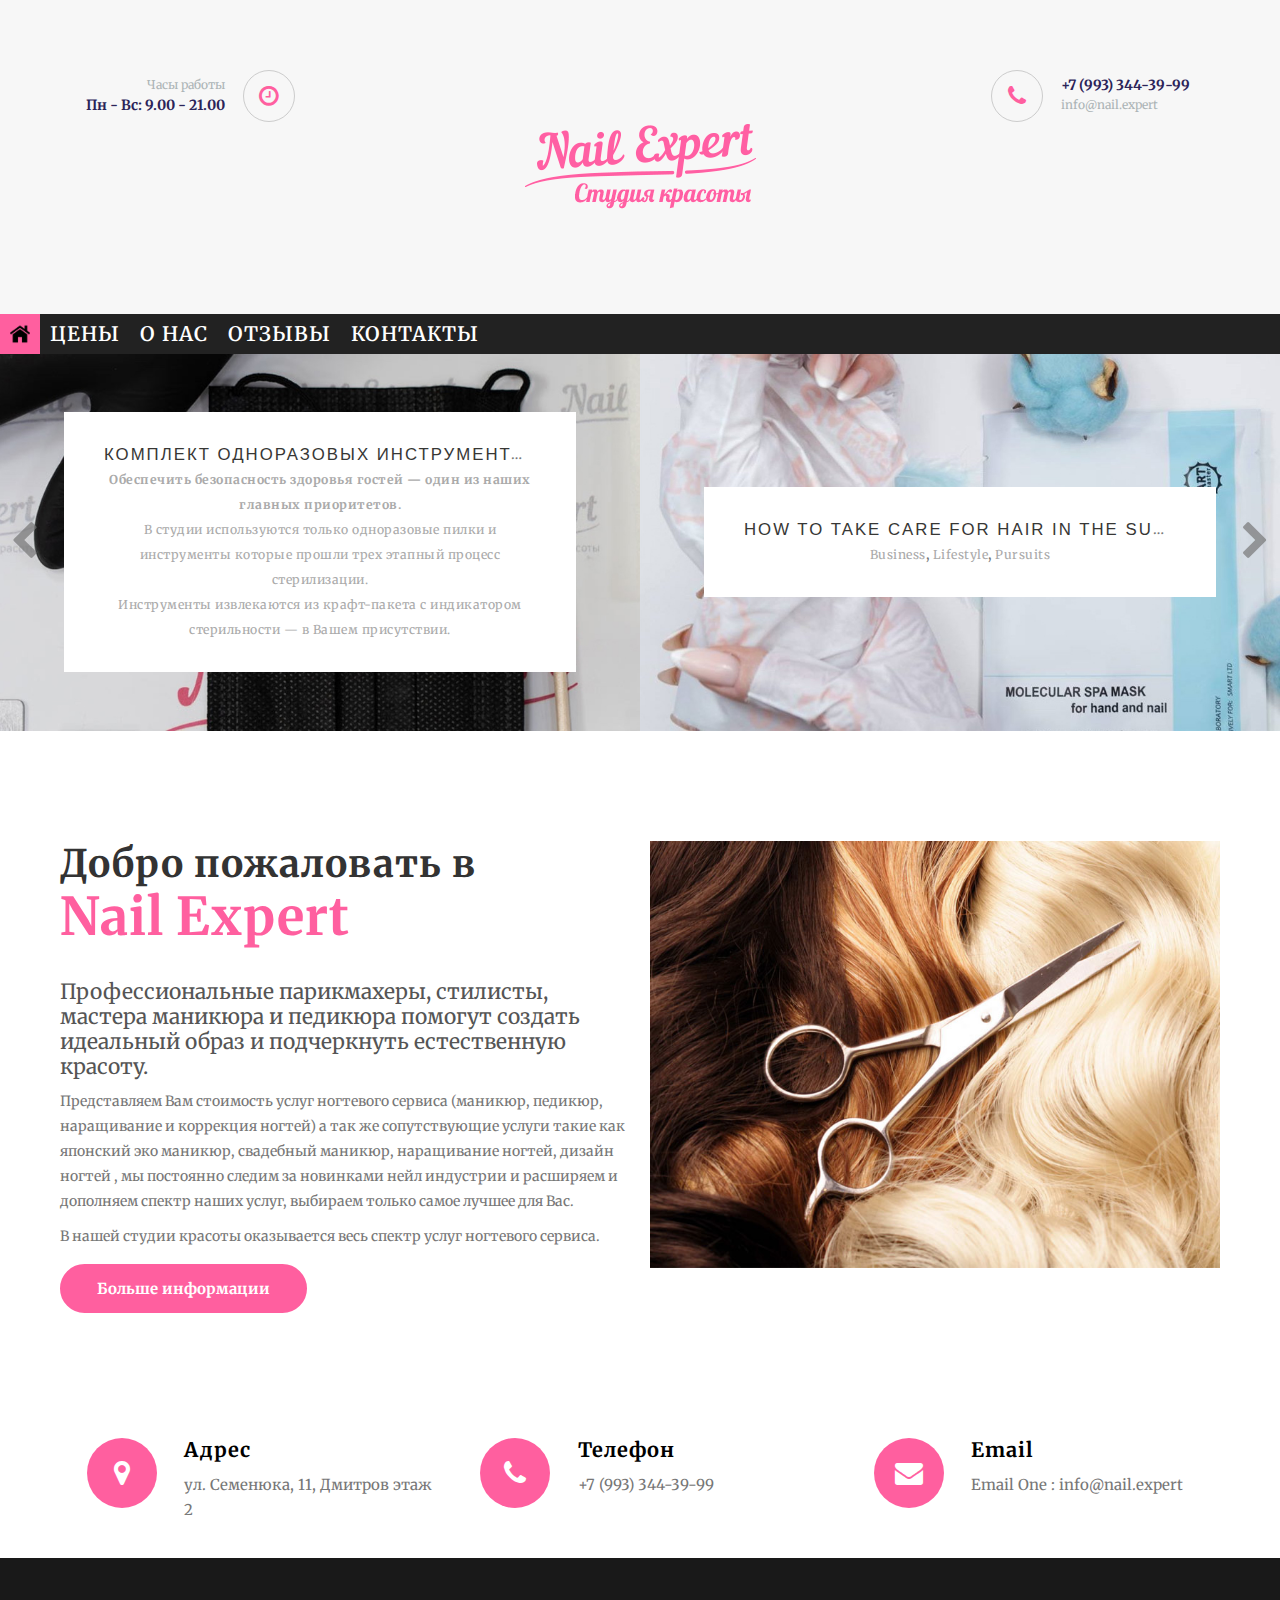
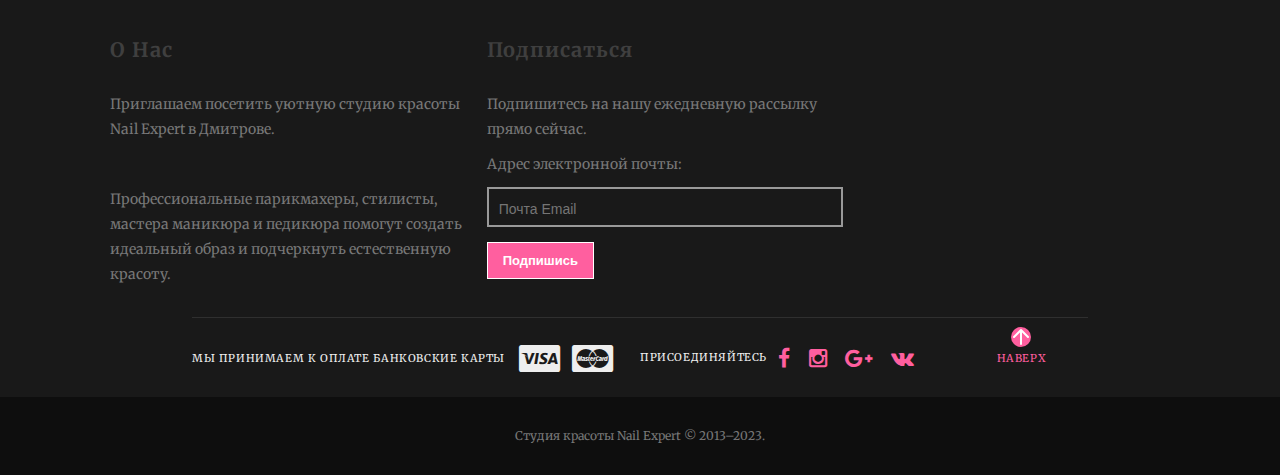
==== index.html @ 9d16827b "Add files via upload" ====
<!DOCTYPE html>
<head>

    <!-- Базовые страницы
  ================================================== -->
	<meta charset="utf-8">
	<title>nail.expert</title>
	<meta name="description" content="nail.expert">
	<meta name="author" content="https://nail.expert/">
	
    <!-- Для мобилки 
  ================================================== -->
	<meta name="viewport" content="width=device-width, initial-scale=1, maximum-scale=1">
    
    <!-- CSS
  ================================================== -->
  	<link rel="stylesheet" href="css/zerogrid.css">
	<link rel="stylesheet" href="css/style.css">
	<link rel="stylesheet" href="css/menu.css">
	<link rel="stylesheet" href="css/lightbox.css">
	<link rel="stylesheet" href="css/haha.css"> <!--тест версия ксса!-->
	<!-- Шрифты -->
	<link href="font-awesome/css/font-awesome.min.css" rel="stylesheet" type="text/css">
	
	<!-- Доп ассеты -->
    <link href="owl-carousel/owl.carousel.css" rel="stylesheet">
    <!-- <link href="owl-carousel/owl.theme.css" rel="stylesheet"> -->
	
	<script src="js/jquery-2.1.1.js"></script>
	<script src="js/script.js"></script>
</head>
<body>
<div class="wrap-body">

<!--////////////////////////////////////Header-->
<header>
	<div class="wrap-header">
		<!---Main Header--->
		<div class="main-header">
			<div class="zerogrid">
				<div class="row">
					<div class="col-1-4">
						<span class="contact-info left">
							Часы работы <br>
							<b style="color:#2b2459;font-size:14px;">Пн - Вс: 9.00 - 21.00</b>
						</span>
					</div>
					<div class="col-2-4">
						<a href="index.html"><img src="images/logo.png" /></a>
					</div>
					<div class="col-1-4">
						<span class="contact-info right">
							<b style="color:#2b2459;font-size:14px;">+7 (993) 344-39-99‬</b>
							<br>info@nail.expert
						</span>
					</div>
				</div>
			</div>
		</div>
		<!---Top Menu--->
		<div id="cssmenu" >
			<ul>
		      <li class="active"></li>
			   <li class="active"><a href="archive.html"><span><img src="images/home.jpg" width="20" /></span></a></li>
				<li><a href="single.html"><span>Цены</span></a></li>
				<li><a href="single.html"><span>О нас</span></a></li>
				<li><a href="archive.html"><span>Отзывы</span></a></li>
				<li class="last"><a href="contact.html"><span>Контакты</span></a></li>
			</ul>
		</div>
		<!---Owl Slide--->
		<div id="owl-slide" class="owl-carousel">
			<div class="item">
				<img src="images/slider-1.jpg" />
				<div class="carousel-caption">
					<div class="carousel-caption-inner">
						<p class="carousel-caption-title"><a href="#">Комплект одноразовых инструментов - для каждого гостя!</a></p>
						<p class="carousel-caption-category"><a href="#">
							<strong>Обеспечить безопасность здоровья гостей — один из наших главных приоритетов.</strong> <br/>
							В студии используются только одноразовые пилки и инструменты которые прошли трех этапный процесс стерилизации. <br/>
							Инструменты извлекаются из крафт-пакета с индикатором стерильности — в Вашем присутствии.</a><br/> 
						</p>
					</div>
				</div>
			</div>
			<div class="item">
				<img src="images/slider-2.jpg" />
				<div class="carousel-caption">
					<div class="carousel-caption-inner">
						<p class="carousel-caption-title"><a href="#">How to Take Care for Hair in the Summer</a></p>
						<p class="carousel-caption-category"><a href="#" rel="category tag">Business</a>, 
						<a href="#" rel="category tag">Lifestyle</a>, <a href="#" rel="category tag">Pursuits</a>
						</p>
					</div>
				</div>
			</div>
			<div class="item">
				<img src="images/slider-3.jpg" />
				<div class="carousel-caption">
					<div class="carousel-caption-inner">
						<p class="carousel-caption-title">
							<strong>SMART-Педикюр за 40 минут</strong></p>
						<p class="carousel-caption-category">Превосходный результат за меньшее время — на срок до 4 недель гладкая кожа на стопах.<br/>
							<strong>Без химии</strong> — не используем кислоты и кератолитики.<br/>
							<strong>Безопасно</strong> и абсолютно <strong>безболезненно</strong>.<br/>
							<strong>Стерильно</strong> — одноразовые инструменты.<br/>
							<strong>Профессионально</strong> — сертифицированный мастер. </p>
					</div>
				</div>
			</div>
			<div class="item">
				<img src="images/slider-4.jpg" />
				<div class="carousel-caption">
					<div class="carousel-caption-inner">
						<p class="carousel-caption-title">
								<strong>Маникюр и покрытие гелем Luxio за 1 час 30 мин</strong></p>
						<p class="carousel-caption-category"><strong>Гарантия на покрытие</strong> — 14 дней<br/>
						<strong>Ценим Ваше время</strong> — 1 час 30 минут за идеальное покрытие под кутикулу и безупречный маникюр<br/>
						<strong>Более 200 оттенков цвета</strong> — у нас самый большая палитра цветов Luxio<br/>
						<strong>У нас — стерильно</strong></p>	
					</div>
				</div>
			</div>
			<div class="item">
				<img src="images/slider-5.jpg" />
				<div class="carousel-caption">
					<div class="carousel-caption-inner">
						<p class="carousel-caption-title"><a href="#">How to Take Care for Hair in the Summer</a></p>
						<p class="carousel-caption-category"><a href="#" rel="category tag">Business</a>, 
						<a href="#" rel="category tag">Lifestyle</a>, <a href="#" rel="category tag">Pursuits</a>
						</p>
					</div>
				</div>
			</div>
			<div class="item">
				<img src="images/slider-6.jpg" />
				<div class="carousel-caption">
					<div class="carousel-caption-inner">
						<p class="carousel-caption-title"><a href="#">How to Take Care for Hair in the Summer</a></p>
						<p class="carousel-caption-category"><a href="#" rel="category tag">Business</a>, 
						<a href="#" rel="category tag">Lifestyle</a>, <a href="#" rel="category tag">Pursuits</a>
						</p>
					</div>
				</div>
			</div>
		</div>
	</div>
</header>
	
	
<!--////////////////////////////////////Container-->
<section id="container">
	<div class="wrap-container">
		<!-----------------content-box-1-------------------->

				<section class="content-box boxstyle-1 box-1">
			<div class="zerogrid">
				<div class="row wrap-box"><!--Start Box-->
					<div class="col-1-2">
						<div class="wrap-col">
							<h1>Добро пожаловать в<br><span>Nail Expert</span></h1>
							<p class="lead">Профессиональные парикмахеры, стилисты, мастера маникюра и педикюра помогут создать идеальный образ и подчеркнуть естественную красоту.</p>
							<p>Представляем Вам стоимость услуг ногтевого сервиса (маникюр, педикюр, наращивание и коррекция ногтей) а так же сопутствующие услуги такие как японский эко маникюр, свадебный маникюр, наращивание ногтей, дизайн ногтей , мы постоянно следим за новинками нейл индустрии и расширяем и дополняем спектр наших услуг, выбираем только самое лучшее для Вас.</p>
							<p>В нашей студии красоты оказывается весь спектр услуг ногтевого сервиса.</p>
							<a class="button bt1" href="single.html">Больше информации</a>
						</div>
					</div>
					<div class="col-1-2">
						<div class="wrap-col">
							<img src="images/banner01.jpg">
						</div>
					</div>
				</div>
			</div>
		</section>
		
		
		<!-----------------content-box-bot-------------------->
		<section class="box_bot">
			<div class="zerogrid">
				<div class="row wrap-box"><!--Start Box-->
					<div class="row">
						<div class="col-1-3">
							<div class="wrap-col">
								<div class="col-1-3">
									<i class="fa fa-map-marker"></i>
								</div>
								<div class="col-2-3 t-left">
									<h3>Адрес</h3>
									<p>ул. Семенюка, 11, Дмитров этаж 2</p>
								</div>
							</div>
						</div>
						<div class="col-1-3">
							<div class="wrap-col">
								<div class="col-1-3">
									<i class="fa fa-phone"></i>
								</div>
								<div class="col-2-3 t-left">
									<h3>Телефон</h3>
									<p>+7 (993) 344-39-99‬</p>
								</div>
							</div>
						</div>
						<div class="col-1-3">
							<div class="wrap-col">
								<div class="col-1-3">
									<i class="fa fa-envelope"></i>
								</div>
								<div class="col-2-3 t-left">
									<h3>Email</h3>
									<p><span>Email One :</span>  info@nail.expert </p>
								</div>
							</div>
						</div>
					</div>
					
				</div>
			</div>
		</section>
	</div>
</section>

	
<!--////////////////////////////////////Footer-->
<footer>
	<div class="footer-map">
		<script type="text/javascript" charset="utf-8" async src="https://api-maps.yandex.ru/services/constructor/1.0/js/?um=constructor%3Aa2d52e86dd2f884b28a22887cf629babbf26d4c2dd35280405a9d5a6a1af60f6&amp;width=994&amp;height=450&amp;lang=ru_RU&amp;scroll=true"></script>
	</div>
	<div class="zerogrid footer-top">
		<div class="row">
			<div class="col-1-3 col-footer-1">
				<div class="wrap-col">
					<h3 class="widget-title">О нас</h3>
					<p>Приглашаем посетить уютную студию красоты Nail Expert в Дмитрове.</p><br/>
					<p>Профессиональные парикмахеры, стилисты, мастера маникюра и педикюра помогут создать идеальный образ и подчеркнуть естественную красоту.</p>
				</div>
			</div>
			<div class="col-1-3 col-footer-2">
				<!--Резерв-->
				</div>
			<div class="col-1-3 col-footer-3">
				<div class="wrap-col">
					<h3 class="widget-title">Подписаться</h3>
					<p>Подпишитесь на нашу ежедневную рассылку прямо сейчас.</p>
					<p>Адрес электронной почты:</p>
					<form action="#" method="post">
						<input type="text" name="your-name" value="" size="40" placeholder="Почта Email" />
						<input type="submit" value="Подпишись" class="button button-subcribe" />
					</form>
				</div>
			</div>
		</div>
	</div>
			<div class="footer-container">
				<div class="footer-middle">
					<div class="footer-middle_left">
						Мы принимаем к оплате банковские карты &nbsp;&nbsp; <i class="fa  fa-3x  fa-cc-visa"></i> &nbsp; <i class="fa  fa-3x  fa-cc-mastercard"></i>
					</div>
					<a href="#" class="footer-middle_back-to-top">Наверх</a>
					<div class="footer-middle_right">Присоединяйтесь &nbsp;&nbsp;<a href="https://www.facebook.com/nail.expert.dm/"><i class="fa  fa-2x  fa-facebook"></i></a> &nbsp; &nbsp; <a href="https://www.instagram.com/nailexpertdmitrov/"><i class="fa  fa-2x  fa-instagram"></i></a> &nbsp; &nbsp; <a href="https://plus.google.com/+NailExpert_dm/"><i class="fa  fa-2x  fa-google-plus"></i></a> &nbsp; &nbsp; <a href="https://vk.com/nail.expert"><i class="fa  fa-2x  fa-vk"></i></a>
					</div>
				</div>
			</div>
	<div class="copyright">
		<p>Студия красоты Nail Expert © 2013–2023.</p>
	</div>
</footer>

	<!-- Light Box -->
	<script src="js/lightbox-plus-jquery.min.js"></script>
	
	<!-- carousel -->
	<script src="owl-carousel/owl.carousel.js"></script>
    <script>
    $(document).ready(function() {
      $("#owl-testimonials").owlCarousel({
        autoPlay: 3000,
        items : 1,
		itemsDesktop : [1199,1],
        itemsDesktopSmall : [979,2],
		navigation: false,
      });
	  $("#owl-slide").owlCarousel({
			autoPlay: 3000,
			items : 2,
			itemsDesktop : [1199,2],
			itemsDesktopSmall : [979,1],
			itemsTablet : [768, 1],
			itemsMobile : [479, 1],
			navigation: true,
			navigationText: ['<i class="fa fa-chevron-left fa-5x"></i>', '<i class="fa fa-chevron-right fa-5x"></i>'],
			pagination: false
		  });
    });
	</script>
	</div>
</body>
---- css/zerogrid.css ----
/* ------------------Grid System--------------- */ 
.zerogrid{ width: 1200px; position: relative; margin: 0 auto; padding: 0px;}
.zerogrid:after { content: "\0020"; display: block; height: 0; clear: both; visibility: hidden; }

.zerogrid .f-right{float: right!important;}
.zerogrid .f-left{float: left!important;}

.zerogrid .row{}
.zerogrid .row:before,.row:after { content: '\0020'; display: block; overflow: hidden; visibility: hidden; width: 0; height: 0; }
.zerogrid .row:after{clear: both; }
.zerogrid .row{zoom: 1;}

.zerogrid .wrap-col{margin:10px;}

.zerogrid .col-1-2, .zerogrid .col-1-3, .zerogrid .col-2-3, .zerogrid .col-1-4, .zerogrid .col-2-4, .zerogrid .col-3-4, .zerogrid .col-1-5, .zerogrid .col-2-5, .zerogrid .col-3-5, .zerogrid .col-4-5, .zerogrid .col-1-6, .zerogrid .col-2-6, .zerogrid .col-3-6, .zerogrid .col-4-6, .zerogrid .col-5-6{float:left; display: inline-block;}

.zerogrid .col-full{width:100%;}

.zerogrid .col-1-2,.zerogrid .col-1-2-fixed{width:50%;}
.zerogrid .offset-1-2{margin-left: 50%;}

.zerogrid .col-1-3,.zerogrid .col-1-3-fixed{width:33.33%;}
.zerogrid .col-2-3,.zerogrid .col-2-3-fixed{width:66.66%;}
.zerogrid .offset-1-3{margin-left: 33.33%;}
.zerogrid .offset-2-3{margin-left: 66.66%;}

.zerogrid .col-1-4,.zerogrid .col-1-4-fixed{width:25%;}
.zerogrid .col-2-4,.zerogrid .col-2-4-fixed{width:50%;}
.zerogrid .col-3-4,.zerogrid .col-3-4-fixed{width:75%;}
.zerogrid .offset-1-4{margin-left: 25%;}
.zerogrid .offset-2-4{margin-left: 50%;}
.zerogrid .offset-3-4{margin-left: 75%;}

.zerogrid .col-1-5,.zerogrid .col-1-5-fixed{width:20%;}
.zerogrid .col-2-5,.zerogrid .col-2-5-fixed{width:40%;}
.zerogrid .col-3-5,.zerogrid .col-3-5-fixed{width:60%;}
.zerogrid .col-4-5,.zerogrid .col-4-5-fixed{width:80%;}
.zerogrid .offset-1-5{margin-left: 20%;}
.zerogrid .offset-2-5{margin-left: 40%;}
.zerogrid .offset-3-5{margin-left: 60%;}
.zerogrid .offset-4-5{margin-left: 80%;}

.zerogrid .col-1-6,.zerogrid .col-1-6-fixed{width:16.66%;}
.zerogrid .col-2-6,.zerogrid .col-2-6-fixed{width:33.33%;}
.zerogrid .col-3-6,.zerogrid .col-3-6-fixed{width:50%;}
.zerogrid .col-4-6,.zerogrid .col-4-6-fixed{width:66.66%;}
.zerogrid .col-5-6,.zerogrid .col-5-6-fixed{width:83.33%;}
.zerogrid .offset-1-6{margin-left: 16.66%;}
.zerogrid .offset-2-6{margin-left: 33.33%;}
.zerogrid .offset-3-6{margin-left: 50%;}
.zerogrid .offset-4-6{margin-left: 66.66%;}
.zerogrid .offset-5-6{margin-left: 83.33%;}

@media only screen and (min-width: 960px) and (max-width: 1199px) {
	.zerogrid{width:960px;}
}

@media only screen and (min-width: 768px) and (max-width: 959px) {
	.zerogrid{width:768px;}
}

@media only screen and (max-width: 767px) {
	.zerogrid, .zerogrid .col-1-2, .zerogrid .col-1-3, .zerogrid .col-2-3, .zerogrid .col-1-4, .zerogrid .col-2-4, .zerogrid .col-3-4, .zerogrid .col-1-5, .zerogrid .col-2-5, .zerogrid .col-3-5, .zerogrid .col-4-5, .zerogrid .col-1-6, .zerogrid .col-2-6, .zerogrid .col-3-6, .zerogrid .col-4-6, .zerogrid .col-5-6{width:100%;}
	
	.zerogrid .offset-1-2, .zerogrid .offset-1-3, .zerogrid .offset-2-3, .zerogrid .offset-1-4, .zerogrid .offset-2-4, .zerogrid .offset-3-4, .zerogrid .offset-1-5, .zerogrid .offset-2-5, .zerogrid .offset-3-5, .zerogrid .offset-4-5, .zerogrid .offset-1-6, .zerogrid .offset-2-6, .zerogrid .offset-3-6, .zerogrid .offset-4-6, .zerogrid .offset-5-6{margin-left:0;}
}
---- css/style.css ----
@import url(https://fonts.googleapis.com/css?family=Merriweather:400,700);
/* ---------------------------------------------------------------------------- */
/* ------------------------------------Reset----------------------------------- */
/* ---------------------------------------------------------------------------- */
a,abbr,acronym,address,applet,article,aside,audio,b,blockquote,big,body,center,canvas,caption,cite,code,command,datalist,dd,del,details,dfn,dl,div,dt,em,embed,fieldset,figcaption,figure,font,footer,form,h1,h2,h3,h4,h5,h6,header,hgroup,html,i,iframe,img,ins,kbd,keygen,label,legend,li,meter,nav,object,ol,output,p,pre,progress,q,s,samp,section,small,span,source,strike,strong,sub,sup,table,tbody,tfoot,thead,th,tr,tdvideo,tt,u,ul,var{
    background: transparent;
    border: 0 none;
    font-size: 100%;
    margin: 0;
    padding: 0;
    outline: 0;
    vertical-align: top;
    color: undefined;
}ol, ul {list-style:none;}blockquote, q {quotes:none;}table, table td {padding:0;border:none;border-collapse:collapse;}img {vertical-align:top;}embed {vertical-align:top;}
article, aside, audio, canvas, command, datalist, details, embed, figcaption, figure, footer, header, hgroup, keygen, meter, nav, output, progress, section, source, video {display:block;}
mark, rp, rt, ruby, summary, time {display:inline;}
input, textarea {border:0; padding:0; margin:0; outline: 0;}
iframe {border:0; margin:0; padding:0;}
input, textarea, select {margin:0; padding:0px;}


/* ---------------------------------------------------------------------------- */
/* ---------------------------------------------------------------------------- */
/* ---------------------------------------------------------------------------- */
* {
  box-sizing: border-box;
}

::-moz-selection{background: #ff5f9f none repeat scroll 0 0;color: #fff;text-shadow:none}
::selection{background: #ff5f9f none repeat scroll 0 0;color: #fff;text-shadow:none}

/* ---------------------------------------------------------------------------- */
/* ---------------------------------------------------------------------------- */
/* ---------------------------------------------------------------------------- */

html { -webkit-text-size-adjust: none;}
.video embed,.video object,.video iframe { width: 100%;  height: auto;}
img{max-width:100%;	height: auto;width: auto\9; /* ie8 */}

a{
    color: #ff5f9f;
    text-decoration: none;
    -moz-transition: 0.3s;
    -ms-transition: 0.3s;
    -o-transition: 0.3s;
    transition-duration: 0.3s;
}
a:hover {
    color: #ff5f9f;
}

h1, h2 	{font-size: 25px;line-height: 25px;}
h3, h4	{font-size: 20px;line-height: 20px;}
h5, h6	{font-size: 16px;line-height: 16px;}
h1,h2,h3,h4,h5,h6{font-family: "Merriweather",serif;letter-spacing: 1px;font-weight: 700;line-height:1.2;}

p{margin: 10px 0;color: #777;}

.t-center{text-align: center;}
.t-left{text-align: left;}
.t-right{text-align: right;}
.f-right{float: right;}
.f-left{float: left;}

.post{}
.post:after, .post:before, article:after, article:before, section:after, section:before{clear: both; content: '\0020'; display: block; visibility: hidden; width: 0; height: 0;}

.clear{content: "\0020"; display: block; height: 0; clear: both; visibility: hidden; }
.clearfix:after, .clearfix:before{clear: both; content: '\0020'; display: block; visibility: hidden; width: 0; height: 0;}

.list-inline li{display: inline-block;}

/* --Line-- */
hr{
    margin-top: 10px;
    margin-right: auto;
    margin-left: auto;
    margin-bottom: 0;
    padding: 0;
    max-width: 210px;
    border: 0;
    border-top: double 4px;
    text-align: center;
    display: block;
    line-height: 1px;
    height: auto;
    -webkit-box-sizing: content-box;
    -moz-box-sizing: content-box;
    -ms-box-sizing: content-box;
    -o-box-sizing: content-box;
    box-sizing: content-box;
}

hr.line01:after, 
hr.line02:after,
hr.line03:after{content: url(../images/rose.png);display: inline-block;position: relative;top: -12px;padding: 0 10px;}

hr.line01 {border-color: #111;}
hr.line01:after {color: #111;background-color: #F7F7F7;}

hr.line02 {border-color: #111;}
hr.line02:after {color: #111;background-color: #ffffff;}

hr.line03 {border-color: #fff;}
hr.line03:after {color: #fff;background-color: #303231;}

/* ---------------------------------------------------------------------------- */
/* ------------------------------------Html-Body------------------------------- */
/* ---------------------------------------------------------------------------- */
html, body {height: 100%;width:100%; padding:0; margin:0;}
body {background: #fff;color: #3F3F3F;font: 14px/25px Arial;font-family: "Merriweather",serif; font-weight: 400;}
body .wrap-body{}

/* ---------------------------------------------------------------------------- */
/* -------------------------------------Header--------------------------------- */
/* ---------------------------------------------------------------------------- */
header{}
header .wrap-header{}
header .main-header{text-align: center;padding: 70px 0;background:#F7F7F7;}

header .contact-info{padding: 0 46px 0 0;color: #acb4b6;display: inline-block;font-size: 12px;line-height: 20px;position: relative;}

header .contact-info::before {font-size: 23px;height: 30px;line-height: 30px;width: 30px;color: #ff5f9f;font-family: "FontAwesome";margin: 0;padding: 10px;position: absolute;text-align: center;top: 0;border: 1px solid #ccc;border-radius: 50%;}
.left.contact-info::before{content: "\f017";right: 0;}
.right.contact-info::before{content: "\f095";left: 0;}
.left.contact-info{padding: 5px 70px 0 0;text-align: right;}
.right.contact-info{padding: 5px 0 0 70px;text-align: left;}

header #logo{}
@media screen and (max-width:767px){
	header .main-header{padding-top: 50px;}
	header #logo{margin: 20px 0;}
}

/* ---------------------------------------------------------------------------- */
/* -------------------------------------Container------------------------------ */
/* ---------------------------------------------------------------------------- */
#container {}
#container .wrap-container{background: #ffffff;}

/* ---content-box--- */
.content-box {}
.content-box .wrap-box {padding:80px 10px; position: relative;}
.content-box .header {text-align: center; margin: 20px 0 70px;}
.content-box .header h2{font-size: 37px;font-weight: bold;line-height: 1.2;color: #111;}
.content-box .header .wrapper{padding: 5px; display: inline-block;}
.content-box .header .intro {color: #ff5f9f;font-size: 15px;font-style: italic;font-family: "Merriweather",serif; font-weight: bold;}

.content-box.boxstyle-1{background:#fff; color: #333;}
.content-box.boxstyle-2{background:#F7F7F7;}
.content-box.boxstyle-3{background: #222 url(../images/bg3.jpg) fixed;color: #fff;}

.content-box.box-1 {}
.content-box.box-1 h1{font-size: 38px;color: #333;line-height: 1.2;margin-bottom: 30px;}
.content-box.box-1 span{color: #ff5f9f;font-size: 52px;}
.content-box.box-1 .lead {font-size: 21px;color: #555;}

.content-box.box-2 .wrap-box {padding:80px 0;}
.content-box.box-2 .post{text-align: center;margin: 20px inherit; }
.content-box.box-2 img{}

.content-box.box-3 {}
.content-box.box-3 .project-category {font-size: 16px !important;}
.content-box.box-3 .project-name {font-size: 13px !important;}
.content-box.box-3 .project-name h4{font-size: 40px;margin-bottom: 5px;line-height: 1.2;}
.content-box.box-3 .portfolio-box:hover .portfolio-box-caption .portfolio-box-caption-content .project-category,
.content-box.box-3 .portfolio-box:hover .portfolio-box-caption .portfolio-box-caption-content .project-name
{display: block !important;}

.content-box.box-4 {text-align: center;}
.content-box.box-4 .item{}
.content-box.box-4 .item .item-content{padding: 20px;}
.content-box.box-4 .item h3 a{font-size: 20px;font-weight: bold;color: #111;}
.content-box.box-4 .item h3 a:hover{color: #ff5f9f;}
.content-box.box-4 .item span{font-weight: bold;color: #ff5f9f;margin-top: 10px;display: block;}
.content-box.box-4 .project-social i.fa{font-size: 91px;}
.content-box.box-4 .project-social ul li{margin: 10px 2px 0;}
.content-box.box-4 .project-social ul li a{display: block;width: 40px;height: 40px;padding-top: 12px;}

.content-box.box-5 {text-align: center;}
.content-box.box-5 .header h2{color: #fff;}
.content-box.box-5 .item{}
.content-box.box-5 .item .item-content{padding: 20px 10px;}
.content-box.box-5 h3 a{color: #fff;font-size: 18px;}
.content-box.box-5 h3 a:hover{color: #ff5f9f;}
.content-box.box-5 i.fa{line-height: 1.6;margin: 0 3px;}
.content-box.box-5 span{font-size: 15px;display: block;margin-top: 10px;color: #ccc;}
.content-box.box-5 .testimonials-item{max-width: 600px;margin: auto;border: 1px solid #ff5f9f;padding: 30px;} 
.content-box.box-5 .testimonials-item img{max-width: 130px;margin-bottom: 15px;border-radius: 50%;}
.content-box.box-5 .testimonials-item h5{margin-top: 30px;}
.content-box.box-5 .testimonials-item p{color: #ccc;}
#owl-testimonials{margin-top: 50px;}

.box_bot {text-align: center;}
.box_bot .wrap-box{padding: 20px 10px;}
.box_bot h3{color: #000;}
.box_bot p{font-size: 15px;}
.box_bot i.fa{font-size: 28px; height: 70px; width: 70px; background: #ff5f9f; color: #fff;border-radius: 50%;margin-bottom: 30px;padding-top: 22px;}

/* ---MainContent-Article--- */
#main-content{margin: 40px 0;}
#main-content .wrap-content{padding: 0 30px 20px;border-right: 1px solid #ddd;}
#main-content .wrap-content h3{margin-bottom: 10px;}
#main-content .wrap-map{background: #fff;padding: 5px;border: 1px solid #bbb;max-width: 520px;}

article{display: inline-block;border-bottom: 1px solid #ddd;padding-bottom: 30px;margin-bottom: 30px;}
article:last-child{border-bottom: none;padding-bottom: 0;}
article:after, article:before{clear: both; content: '\0020'; display: block; visibility: hidden; width: 0; height: 0;}
article .art-header{margin-bottom: 20px;}
article .art-header h3{font-size: 28px;color: #111;}

article .art-content a:hover{ color: #000;}
article .art-content blockquote {border-left: 3px solid #1c7791;font-size: 18px;margin: 0 50px;font-style: italic;color: #666;padding-left: 20px;}
article .art-content ol {float: left;text-align: justify;margin: 10px 50px;font-size: 16px;list-style-type: circle;}

article .entry-title {margin: 10px 0;}
article .entry-title h2{font-size: 38px;}
article .info a{}
article .info i.fa{line-height: 1.6;margin: 0 3px;}
article .info{display: block;margin-top: 10px;font-size: 15px;}

article img{display: block;width: 100%;margin-top: 10px;}

/* ---Sidebar-Widget--- */
#sidebar{margin-top: 40px;}
#sidebar .wrap-sidebar{margin: 0px 10px ;}

.widget {padding: 5px 25px 10px;}
.widget ul li { line-height: 2.8;border-bottom: 2px solid #DDD;}
.widget:after, .widget:before{clear: both; content: '\0020'; display: block; visibility: hidden; width: 0; height: 0;}

.widget .wid-header  {}
.widget .wid-header h5 {display: inline-block;margin: 10px 0 15px;font-size: 23px;}
.widget .wid-content{padding: 0 0 25px;border-bottom: 1px solid #ddd;}

.widget.wid-about {}

.widget.wid-tag {}
.widget.wid-tag  a{color: #fff; background: #ff5f9f; padding: 5px 10px;line-height: 2.3;font-size: 14px;text-transform: capitalize;margin-right: 1px;}
.widget.wid-tag  a:hover{background: #222;}

.widget.wid-gallery {}
.widget.wid-gallery img{margin: 0 10px 10px 0; max-width: 150px;}
.widget.wid-gallery .wid-content{border-bottom: none;}

.widget.wid-archive {}
.widget.wid-archive select {margin: 5px 0;height: 40px;width: 100%;padding-left: 10px;font-family: "Noto Serif",serif;font-size: 16px; background-color: #e9e9e9;color: #777777;border: none;}

.widget.wid-related {background-color: #fff;}
.widget.wid-related .wid-content{border-bottom: none;}
.widget.wid-related img{ max-width: 243px; width: 100%;}
.widget.wid-related h4{margin-top: 10px;font-size: 16px;}
.widget.wid-related a{color: #333;}


/* ---------------------------------------------------------------------------- */
/* -------------------------------------Footer--------------------------------- */
/* ---------------------------------------------------------------------------- */
footer{background: #000000e6;
	font-size: 14px;} 
.footer-map {
	display: flex;
	justify-content: center;
	padding-top: 50px; }
.footer-container {
	margin-left: auto;
	margin-right: auto;
	max-width: 70%;
    text-transform: uppercase;
	color: #eeeeee;
	line-height: 180%;
    letter-spacing: 0.03778rem;
    font-size: 0.66667rem;}
.footer-middle {
	border-top: 1px solid rgba(250, 250, 250, 0.1);
    padding: 1.55556rem 0 1.38889rem;
    display: flex;
    align-items: center;}
.footer-middle_left {
    line-height: 3.0;
    width: 50%;}
.footer-middle_back-to-top {
    touch-action: manipulation;
    order: 3;
    display: inline-block;
    text-align: center;
    position: relative;
    transition: all 100ms ease-out;
    float: right;
    width: 8.33333rem;
    padding-bottom: 1px;
    margin-left: 1.66667rem;;}
.footer-middle_back-to-top::before {
  background-color: #ff5f9f;
  right: 20px;
  bottom: 20px;
  border-radius: 22px;
  cursor: pointer;
  content: "";
  position: absolute;
  width: 20px;
  height: 20px;
  left: 42%;
  top: -22px;
  background-image: url("data:image/svg+xml,%3Csvg xmlns='http://www.w3.org/2000/svg' width='20' height='20' viewBox='0 0 20 20'%3E%3Cg fill='none' stroke='%23fff' stroke-width='2' stroke-linecap='round' stroke-linejoin='round'%3E%3Cpath d='M10 17V4M3 10l7-7 7 7'/%3E%3C/g%3E%3C/svg%3E");
}
 .footer-middle_right {
	 width: calc(50% - 10rem);}
 .widget-title{
	 text-transform: capitalize;
	 margin-bottom: 30px;}
 .footer-top{
	 padding: 20px 10px 20px 60px;}
 .logo img{
	 max-width: 170px;margin-top: 30px;}
 .col-footer-1 {}
 .col-footer-2 {}
 .col-footer-2 ul {
	 padding: 0;}
 .col-footer-2 ul li {
	 list-style: none;
	 margin-bottom: 5px; 
	 border-bottom: 1px solid #777;}
 .col-footer-2 ul li:first-child{
	 padding-top: 0;}
 .col-footer-2 ul li:last-child{
	 border-bottom: none;}
 .col-footer-2 ul li a{
	 color: #777;
	 font-size: 12px;}
 .col-footer-2 ul li a:hover{
	 color: #ff5f9f;}
 .col-footer-3 input[type="text"]{ 
	 outline: medium none;
	 color: #999999;
	 display: block;
	 font-size: 14px;
	 height: 40px;
	 line-height: 1.2;
	 margin: 10px 0;
	 padding: 5px 10px 0;
	 width: 100%;
	 background-color: transparent;
	 border: 2px solid #999;}
.copyright{
	background: #f1f1f1;
	color: #777;}
.copyright .wrapper{
	padding: 20px;}
.copyright ul.quick-link{
	float: right;}
.copyright ul.quick-link li {
	display: inline-block;
	margin-right: 10px;}
.copyright a{}

@media all and (max-width: 768px){
	.copyright{text-align: center;}
	.copyright ul.quick-link{float: none;margin-top: 10px;}
}

/* ---------------------------------------------------------------------------- */
/* -------------------------------------Contact-------------------------------- */
/* ---------------------------------------------------------------------------- */
.contact h3{margin-left: 30px;}
#contact_form {padding:0px 25px;}

#ff label {cursor:pointer;margin:5px 0;display:block;font-weight:bold;}

#ff input[type="text"]{display:block;width:100%;color:#111;background-color:#F3F3F3;border:1px solid #ccc;padding:13px;margin: 5px 0 25px 0;font-size: 16px;max-height: 45px;}

textarea {display:block;width:100%;height:200px;background-color:#F3F3F3; color:#111;border:1px solid #ccc;padding:10px;margin: 5px 0 25px 0;}



/* ---------------------------------------------------------------------------- */
/* -------------------------------------Button--------------------------------- */
/* ---------------------------------------------------------------------------- */
.button{
	cursor: pointer;
	font-size: 13px;
	border:1px solid #ffffff; 
	display: inline-block;
	text-decoration: none;
	margin: 5px 0;
	color: #fff;
	padding: 10px 15px;
	-webkit-transition: all .35s;
	-moz-transition: all .35s;
	transition: all .35s;
}
.button:hover{text-decoration: none; background: #303030;}

.button.bt1 {background: #ff5f9f;color: #ffffff;padding: 10px 35px;text-align: center;border:2px solid #ff5f9f;font-weight: bold; font-size: 15px;border-radius: 30px;}
.button.bt1:hover{background: transparent;color: #ff5f9f;}
.button-subcribe{background-color: #ff5f9f;color: #fff;font-weight: bold;}
.button-subcribe:hover{background-color: #333;}


/* ---------------------------------------------------------------------------- */
/* ------------------------------Portfolio Box--------------------------------- */
/* ---------------------------------------------------------------------------- */	
.portfolio-box {display: block;position: relative;margin: auto;overflow: hidden;}
.portfolio-box:before{z-index:1;content:"";position:absolute;left:10px;right:10px;top:10px;bottom:10px;border-top:1px solid #ff5f9f;border-bottom:1px solid #ff5f9f;transform:scale(1,1);-moz-transform:scale(1,1);-webkit-transform:scale(1,1);-ms-transform:scale(1,1);transition:all 0.4s ease-in-out 0s;-moz-transition:all 0.4s ease-in-out 0s;-webkit-transition:all 0.4s ease-in-out 0s;}
.portfolio-box:after{z-index:1;content:"";position:absolute;left:10px;right:10px;top:10px;bottom:10px;border-left:1px solid #ff5f9f;border-right:1px solid #ff5f9f;transform:scale(1,1);-moz-transform:scale(1,1);-webkit-transform:scale(1,1);-ms-transform:scale(1,1);transition:all 0.4s ease-in-out 0s;-moz-transition:all 0.4s ease-in-out 0s;-webkit-transition:all 0.4s ease-in-out 0s;}
.portfolio-box:hover:before{transform:scale(0,1);-moz-transform:scale(0,1);-webkit-transform:scale(0,1);-ms-transform:scale(0,1)}
.portfolio-box:hover:after {transform:scale(1,0);-moz-transform:scale(1,0);-webkit-transform:scale(1,0);-ms-transform:scale(1,0)}

/****** Zoom Effect ******/
.portfolio-box.zoom-effect .portfolio-box-caption{background: rgba(0, 0, 0,.3);}
.portfolio-box.zoom-effect img{-webkit-filter: grayscale(100%);filter: grayscale(100%);-webkit-transition: 0.5s ease;transition: 0.5s ease;}
.portfolio-box:hover.zoom-effect img{-webkit-filter: grayscale(0);filter: grayscale(0);-webkit-transform:scale(1.1); /* Safari and Chrome */-moz-transform:scale(1.1); /* Firefox */-ms-transform:scale(1.1); /* IE 9 */-o-transform:scale(1.1); /* Opera */transform:scale(1.1);}


.portfolio-box .portfolio-box-caption {display: block;position: absolute;bottom: 0;width: 100%;height: 100%;text-align: center;color: #fff;-webkit-transition: all .35s;-moz-transition: all .35s;transition: all .35s;}
.portfolio-box .portfolio-box-caption .portfolio-box-caption-content {position: absolute;top: 50%;width: 100%;text-align: center;transform: translateY(-50%);}

.portfolio-box .portfolio-box-caption .portfolio-box-caption-content .project-social,
.portfolio-box .portfolio-box-caption .portfolio-box-caption-content .project-category,
.portfolio-box .portfolio-box-caption .portfolio-box-caption-content .project-name {padding: 0 15px;text-transform: uppercase;font-weight: 600;letter-spacing: 2px;text-shadow: 2px 2px #111;}
.portfolio-box .portfolio-box-caption .portfolio-box-caption-content .project-category {font-size: 13px;color: #ff5f9f;margin-bottom: 10px;}
.portfolio-box .portfolio-box-caption .portfolio-box-caption-content .project-name {font-size: 16px;margin-bottom: 3px;}
.portfolio-box .portfolio-box-caption .portfolio-box-caption-content .project-social{transition: all 1s ease;opacity: 0; height: 0;overflow: hidden;}
.portfolio-box .portfolio-box-caption .portfolio-box-caption-content .project-social i.fa{font-size: 25px;}
.portfolio-box .portfolio-box-caption .portfolio-box-caption-content .project-social ul li{margin: 20px 5px 0;}
.portfolio-box .portfolio-box-caption .portfolio-box-caption-content .project-social ul li a{display: block;width: 48px;height: 48px;color: #ff5f9f;background: #fff;transition-duration: 0.3s;padding-top: 12px;border-radius: 50%;text-shadow: none;}
.portfolio-box .portfolio-box-caption .portfolio-box-caption-content .project-social ul li a:hover{color: #fff;background-color: #ff5f9f;}

.portfolio-box:hover .portfolio-box-caption {opacity: 1;background: none;}
.portfolio-box:hover .portfolio-box-caption .portfolio-box-caption-content .project-social{opacity: 1;height: auto;}
.portfolio-box:hover .portfolio-box-caption .portfolio-box-caption-content .project-category,
.portfolio-box:hover .portfolio-box-caption .portfolio-box-caption-content .project-name
{display: none;}

@media(min-width:768px) {
    .portfolio-box .portfolio-box-caption .portfolio-box-caption-content .project-category {
        font-size: 15px;
    }
    .portfolio-box .portfolio-box-caption .portfolio-box-caption-content .project-name {
        font-size: 19px;
    }
}

/* ---------------------------------------------------------------------------- */
/* ------------------------------------Crumbs---------------------------------- */
/* ---------------------------------------------------------------------------- */
.crumbs {-webkit-box-shadow: 0px 25px 18px -26px rgba(0,0,0,0.75);-moz-box-shadow: 0px 25px 18px -26px rgba(0,0,0,0.75);box-shadow: 0px 25px 18px -26px rgba(0,0,0,0.75);padding:15px 0 15px 30px;margin: 60px 0 40px;}
.crumbs ul {list-style: none;display: inline-table;}
.crumbs ul li {display: inline;}
.crumbs ul li a {display: block;float: left;background: #ff5f9f;text-align: center;padding: 7px 30px 8px 40px;position: relative;margin: 0 20px 0 0; font-size: 16px;text-decoration: none;color: #fff;}
.crumbs ul li a:after {content: "";  border-top: 20px solid transparent;border-bottom: 20px solid transparent;border-left: 20px solid #ff5f9f;position: absolute; right: -20px; top: 0;z-index: 1;-webkit-transition: border 0.3s, -webkit-transform 0.3s;-moz-transition: border 0.3s, -moz-transform 0.3s;-o-transition: border 0.3s, -o-transform 0.3s;transition: border 0.3s, transform 0.3s;}
.crumbs ul li a:before {content: "";  border-top: 20px solid transparent;border-bottom: 20px solid transparent;border-left: 20px solid #fff;position: absolute; left: 0; top: 0;}
.crumbs ul li:first-child a {border-top-left-radius: 6px; border-bottom-left-radius: 6px;}
.crumbs ul li:first-child a:before {display: none; }
.crumbs ul li:last-child a {padding-right: 40px;padding-left: 50px;border-top-right-radius: 6px; border-bottom-right-radius: 6px;}
.crumbs ul li:last-child a:after {display: none; }		
.crumbs ul li a:hover {background: #222;color: #fff;}
.crumbs ul li a:hover:after {border-left-color: #222;}
.crumbs ul li a:hover:after {border-left-color: #222;}

/* ---------------------------------------------------------------------------- */
/* ----------------------------------Carousel---------------------------------- */
/* ---------------------------------------------------------------------------- */
.owl-controls .owl-buttons div {position: absolute;color:#777;opacity: 0.7;}
.owl-carousel:hover .owl-buttons div {color:#fff;}
.owl-controls .owl-buttons .owl-prev {left: 10px;top: 50%;}
.owl-controls .owl-buttons .owl-next {right: 10px;top: 50%;}
.owl-carousel{margin-bottom: 20px;}
.owl-carousel .owl-buttons div i {font-size: 40px;margin: -20px 0 0;}
.owl-carousel .item{position: relative;}
.carousel-caption {position: absolute;top: 50%;transform: translateY(-50%);bottom: auto;padding: 0;text-align: center;width: 100%;left: auto;right: auto;text-shadow: none;}
.carousel-caption-title {margin: 0;padding: 0;}
.carousel-caption-title a {
    font-size: 18px;
    font-size: 1.2em;
    font-family: 'Cabin', Helvetica, sans-serif;
    text-transform: uppercase;
    letter-spacing: 2px;
    color: #373735;
}
.carousel-caption-title {white-space: nowrap;overflow: hidden;text-overflow: ellipsis;}
.carousel-caption-title a:hover {color: #628d7c;}
.carousel-caption-category {margin: 0;padding: 0;}
.carousel-caption-category a {
    color: #aaaaaa;
    font-size: 14px;
    font-size: 0.875em;
    letter-spacing: .5px;
    text-transform: none;
}
.carousel-caption-category a:hover {color: #628d7c;}
.carousel-caption-inner {background: #fff;padding: 30px 40px;max-width: 80%;margin: 0 auto;display: inline-block;}

.copyright {
    max-width: 100%;
    text-align: center;
    font-size: 12px;
    padding: 1.02778rem 0;
    background: #0e0e0e;
}
---- css/menu.css ----
@import url(http://fonts.googleapis.com/css?family=PT+Sans:400,700);
#cssmenu {
  background: #222;
  margin: 0;
  width: auto;
  padding: 0;
  line-height: 1;
  display: block;
  position: relative;
  z-index: 9999;
}
#cssmenu ul {
  list-style: none;
  margin: 0;
  padding: 0;
  display: block;
}
#cssmenu ul:after,
#cssmenu:after {
  content: " ";
  display: block;
  font-size: 0;
  height: 0;
  clear: both;
  visibility: hidden;
}

#cssmenu ul li {
  margin: 0;
  padding: 0;
  display: block;
  position: relative;
}
#cssmenu ul li a {
    text-decoration: none;
    display: block;
    -webkit-transition: color .2s ease;
    -moz-transition: color .2s ease;
    -ms-transition: color .2s ease;
    -o-transition: color .2s ease;
    transition: color .2s ease;
    -webkit-box-sizing: border-box;
    -moz-box-sizing: border-box;
    box-sizing: border-box;
}
#cssmenu ul li ul {
  position: absolute;
  left: -9999px;
  top: auto;
}
#cssmenu ul li ul li {
  max-height: 0;
  position: absolute;
  -webkit-transition: max-height 0.4s ease-out;
  -moz-transition: max-height 0.4s ease-out;
  -ms-transition: max-height 0.4s ease-out;
  -o-transition: max-height 0.4s ease-out;
  transition: max-height 0.4s ease-out;
  background: #313131;
}
#cssmenu ul li ul li.has-sub:after {
  display: block;
  position: absolute;
  content: "";
  height: 10px;
  width: 10px;
  border-radius: 5px;
  background: #000000;
  z-index: 1;
  top: 13px;
  right: 15px;
}
#cssmenu.align-right ul li ul li.has-sub:after {
  right: auto;
  left: 15px;
}
#cssmenu ul li ul li.has-sub:before {
  display: block;
  position: absolute;
  content: "";
  height: 0;
  width: 0;
  border: 3px solid transparent;
  border-left-color: #ffffff;
  z-index: 2;
  top: 15px;
  right: 15px;
}
#cssmenu.align-right ul li ul li.has-sub:before {
  right: auto;
  left: 15px;
  border-left-color: transparent;
  border-right-color: #ffffff;
}
#cssmenu ul li ul li a {
  font-size: 14px;
  font-weight: 400;
  text-transform: none;
  color: #d1d1d1;
  letter-spacing: 0;
  display: block;
  width: 170px;
  padding: 11px 10px 11px 20px;
}
#cssmenu ul li ul li:hover {
	background: #4A4C4E;
	
}

#cssmenu ul li ul li:hover > a,
#cssmenu ul li ul li.active > a {
  color: #fff;
}
#cssmenu ul li ul li:hover:after,
#cssmenu ul li ul li.active:after {
  background: #1A1C1E;
}
#cssmenu ul li ul li:hover > ul {
  left: 100%;
  top: 0;
}
#cssmenu ul li ul li:hover > ul > li {
  max-height: 72px;
  position: relative;
}
#cssmenu > ul > li {
  float: left;
}
#cssmenu.align-center > ul > li {
  float: none;
  display: inline-block;
}
#cssmenu.align-center > ul {
  text-align: center;
}
#cssmenu.align-center ul ul {
  text-align: left;
}
#cssmenu.align-right > ul {
  float: right;
}
#cssmenu.align-right > ul > li:hover > ul {
  left: auto;
  right: 0;
}
#cssmenu.align-right ul ul li:hover > ul {
  right: 100%;
  left: auto;
}
#cssmenu.align-right ul ul li a {
  text-align: right;
}
#cssmenu > ul > li:after {
  content: "";
  display: block;
  position: absolute;
  width: 100%;
  height: 0;
  top: 0;
  z-index: 0;
  background: #ff5f9f;
  -webkit-transition: height .2s;
  -moz-transition: height .2s;
  -ms-transition: height .2s;
  -o-transition: height .2s;
  transition: height .2s;
}
#cssmenu > ul > li.has-sub > a {
  padding-right: 40px;
}
#cssmenu > ul > li.has-sub > a:after {
  display: block;
  content: "";
  background: #ffffff;
  height: 12px;
  width: 12px;
  position: absolute;
  border-radius: 13px;
  right: 14px;
  top: 16px;
}
#cssmenu > ul > li.has-sub > a:before {
  display: block;
  content: "";
  border: 4px solid transparent;
  border-top-color: #4A4C4E;
  z-index: 2;
  height: 0;
  width: 0;
  position: absolute;
  right: 16px;
  top: 21px;
}
#cssmenu > ul > li > a {
    color: #fff;
    padding-top: 10px;
    padding-right: 10px;
    padding-left: 10px;
    padding-bottom: 10px;
    font-weight: 600;
    letter-spacing: 1px;
    text-transform: uppercase;
    font-size: 20px;
    z-index: 2;
    position: relative;
}
#cssmenu > ul > li:hover:after,
#cssmenu > ul > li.active:after {
  height: 100%;
}
#cssmenu > ul > li:hover > a,
#cssmenu > ul > li.active > a {
  color: #fff;
}
#cssmenu > ul > li:hover > a:after,
#cssmenu > ul > li.active > a:after {
  background: #000000;
}
#cssmenu > ul > li:hover > a:before,
#cssmenu > ul > li.active > a:before {
  border-top-color: #ffffff;
}
#cssmenu > ul > li:hover > ul {
  left: 0;
}
#cssmenu > ul > li:hover > ul > li {
  max-height: 72px;
  position: relative;
}

#cssmenu #menu-button {
  display: none;
}
#cssmenu > ul > li > a {
  display: block;
}
#cssmenu > ul > li {
  width: auto;
}
#cssmenu > ul > li > ul {
  width: 170px;
  display: block;
}
#cssmenu > ul > li > ul > li {
  width: 170px;
  display: block;
}
@media all and (max-width: 800px), only screen and (-webkit-min-device-pixel-ratio: 2) and (max-width: 1024px), only screen and (min--moz-device-pixel-ratio: 2) and (max-width: 1024px), only screen and (-o-min-device-pixel-ratio: 2/1) and (max-width: 1024px), only screen and (min-device-pixel-ratio: 2) and (max-width: 1024px), only screen and (min-resolution: 192dpi) and (max-width: 1024px), only screen and (min-resolution: 2dppx) and (max-width: 1024px) {
  #cssmenu > ul {
    max-height: 0;
    overflow: hidden;
    -webkit-transition: max-height 0.35s ease-out;
    -moz-transition: max-height 0.35s ease-out;
    -ms-transition: max-height 0.35s ease-out;
    -o-transition: max-height 0.35s ease-out;
    transition: max-height 0.35s ease-out;
  }
  #cssmenu > ul > li > ul {
    width: 100%;
    display: block;
  }
  #cssmenu.align-right ul li a {
    text-align: left;
  }
  #cssmenu > ul > li > ul > li {
    width: 100%;
    display: block;
  }
  #cssmenu.align-right ul ul li a {
    text-align: left;
  }
  #cssmenu > ul > li > ul > li > a {
    width: 100%;
    display: block;
  }
  #cssmenu ul li ul li a {
    width: 100%;
  }
  #cssmenu.align-center > ul {
    text-align: left;
  }
  #cssmenu.align-center > ul > li {
    display: block;
  }
  #cssmenu > ul.open {
    max-height: 1000px;
    border-top: 1px solid rgba(110, 110, 110, 0.25);
  }
  #cssmenu ul {
    width: 100%;
  }
  #cssmenu ul > li {
    float: none;
    width: 100%;
  }
  #cssmenu ul li a {
    -webkit-box-sizing: border-box;
    -moz-box-sizing: border-box;
    box-sizing: border-box;
    width: 100%;
    padding: 12px 20px;
  }
  #cssmenu ul > li:after {
    display: none;
  }
  #cssmenu ul li.has-sub > a:after,
  #cssmenu ul li.has-sub > a:before,
  #cssmenu ul li ul li.has-sub:after,
  #cssmenu ul li ul li.has-sub:before {
    display: none;
  }
  #cssmenu ul li ul,
  #cssmenu ul li ul li ul,
  #cssmenu ul li ul li:hover > ul,
  #cssmenu.align-right ul li ul,
  #cssmenu.align-right ul li ul li ul,
  #cssmenu.align-right ul li ul li:hover > ul {
    left: 0;
    position: relative;
    right: auto;
  }
  #cssmenu ul li ul li,
  #cssmenu ul li:hover > ul > li {
    max-height: 999px;
    position: relative;
    background: none;
  }
  
  #cssmenu ul li ul li a {
    padding: 8px 20px 8px 35px;
    color: #ffffff;
  }
  #cssmenu ul li ul ul li a {
    padding: 8px 20px 8px 50px;
  }
  #cssmenu ul li ul li:hover > a {
    color: #000000;
  }
  #cssmenu #menu-button {
    display: block;
    -webkit-box-sizing: border-box;
    -moz-box-sizing: border-box;
    box-sizing: border-box;
    width: 100%;
    padding: 15px 20px;
    text-transform: uppercase;
    font-weight: 700;
    font-size: 14px;
    letter-spacing: 1px;
    color: #ffffff;
    cursor: pointer;
  }
  #cssmenu #menu-button:after {
    display: block;
    content: '';
    position: absolute;
    height: 3px;
    width: 22px;
    border-top: 2px solid #ffffff;
    border-bottom: 2px solid #ffffff;
    right: 20px;
    top: 16px;
  }
  #cssmenu #menu-button:before {
    display: block;
    content: '';
    position: absolute;
    height: 3px;
    width: 22px;
    border-top: 2px solid #ffffff;
    right: 20px;
    top: 26px;
  }
}
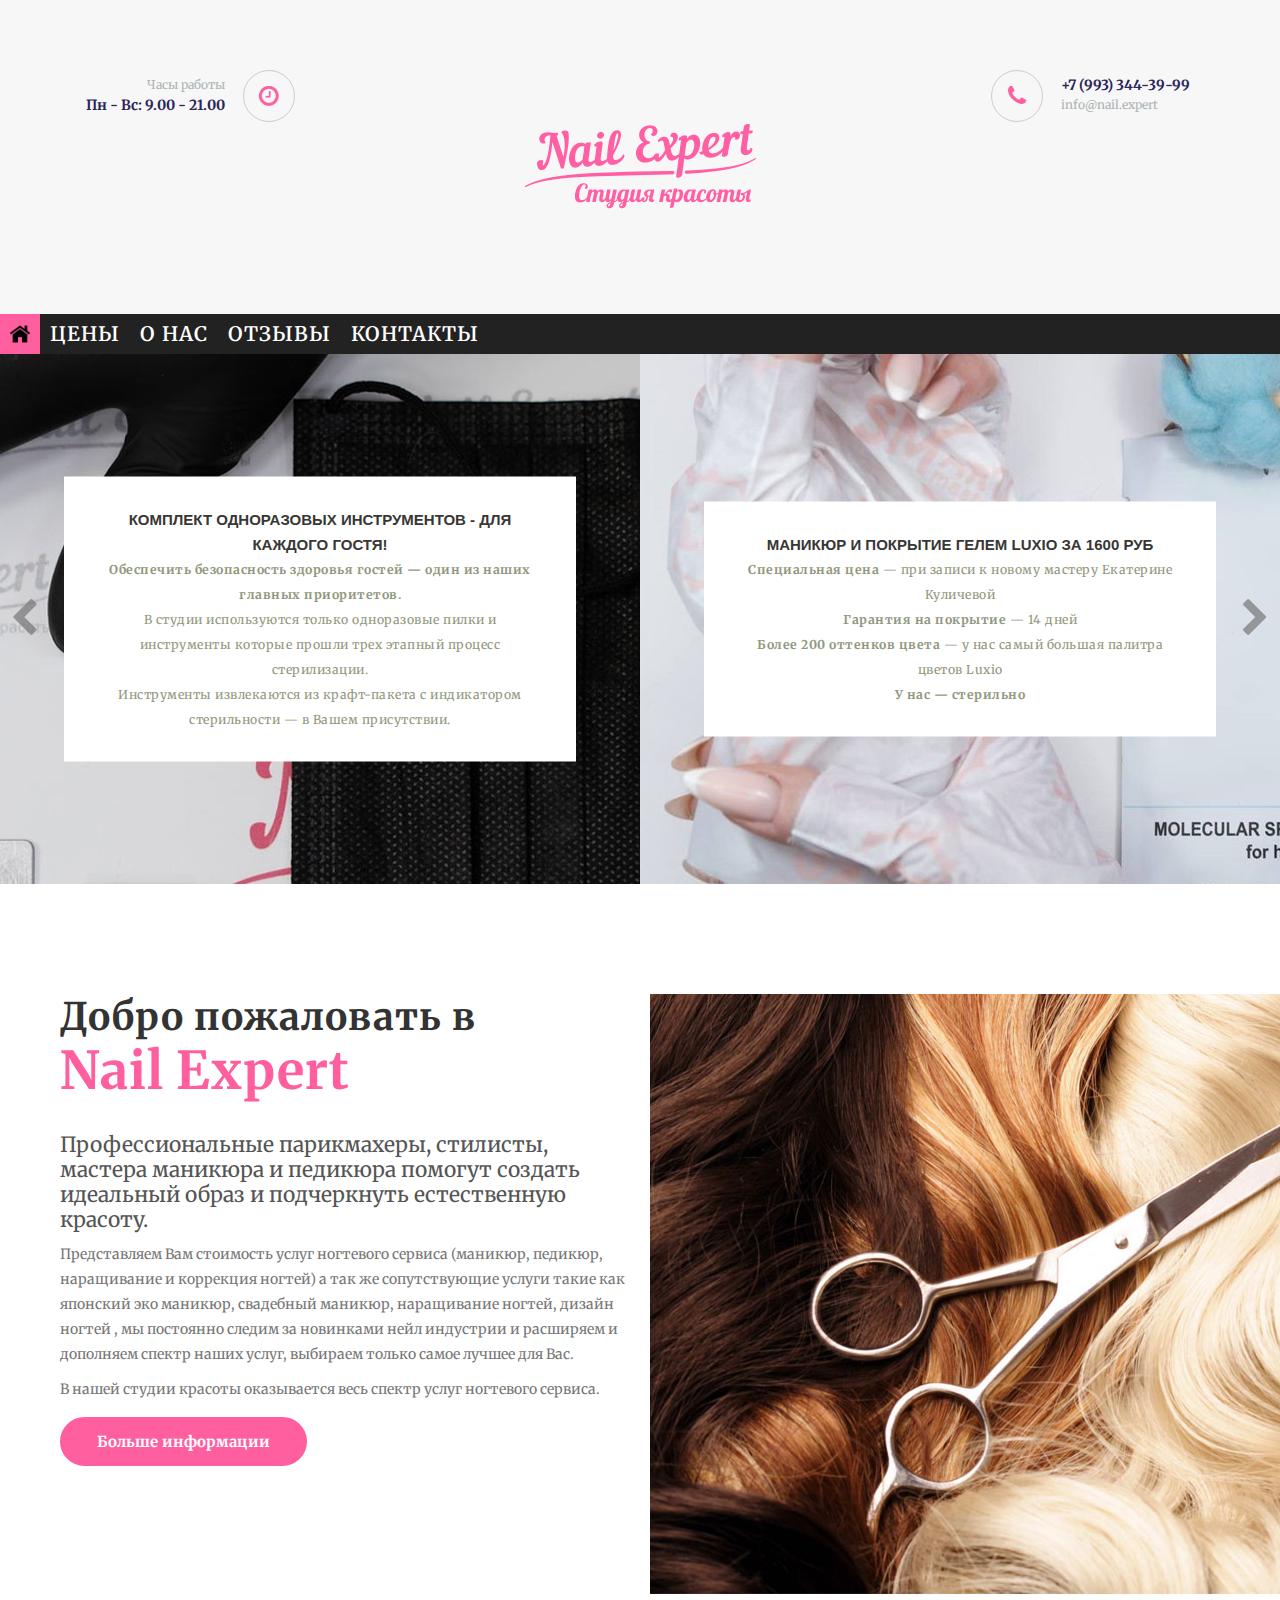
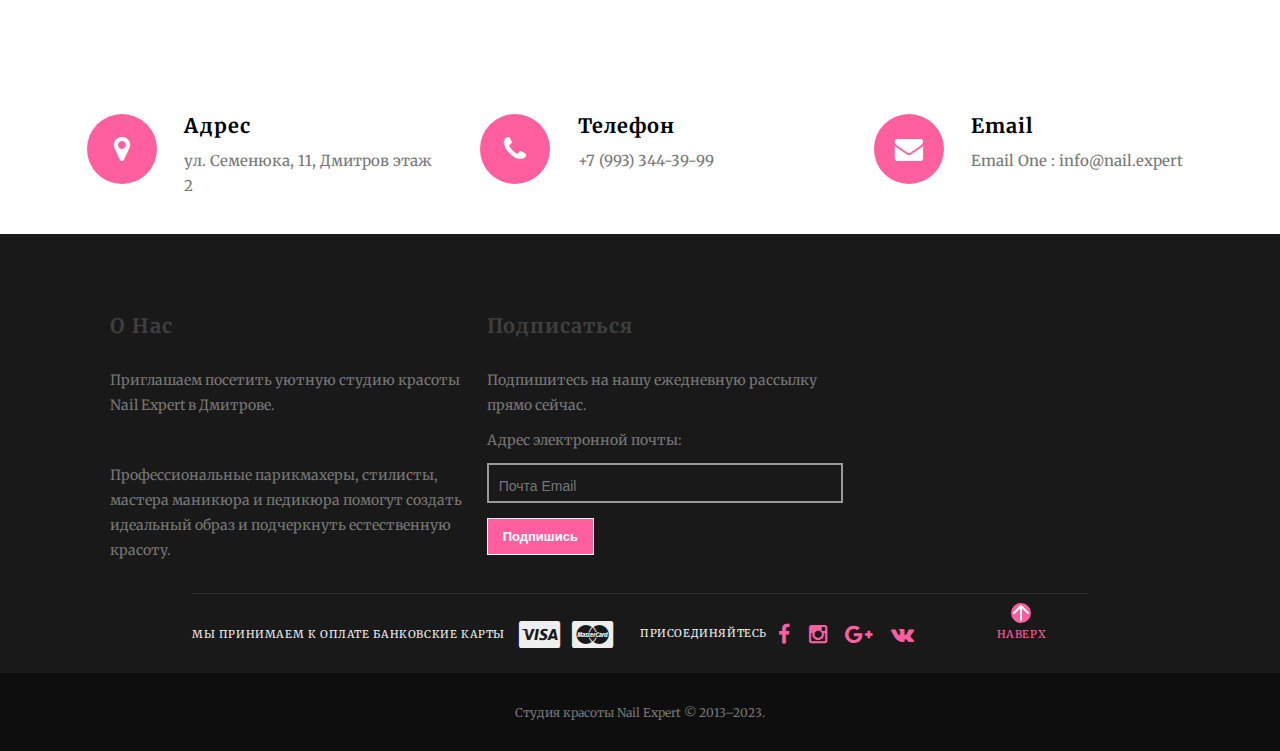
==== commit 2ec0bce7: "Отредактировал карусель" ====
--- a/index.html
+++ b/index.html
@@ -74,11 +74,11 @@
 				<img src="images/slider-1.jpg" />
 				<div class="carousel-caption">
 					<div class="carousel-caption-inner">
-						<p class="carousel-caption-title"><a href="#">Комплект одноразовых инструментов - для каждого гостя!</a></p>
-						<p class="carousel-caption-category"><a href="#">
+						<p class="carousel-caption-title">Комплект одноразовых инструментов - для каждого гостя!</p>
+						<p class="carousel-caption-text">
 							<strong>Обеспечить безопасность здоровья гостей — один из наших главных приоритетов.</strong> <br/>
 							В студии используются только одноразовые пилки и инструменты которые прошли трех этапный процесс стерилизации. <br/>
-							Инструменты извлекаются из крафт-пакета с индикатором стерильности — в Вашем присутствии.</a><br/> 
+							Инструменты извлекаются из крафт-пакета с индикатором стерильности — в Вашем присутствии.<br/> 
 						</p>
 					</div>
 				</div>
@@ -87,9 +87,13 @@
 				<img src="images/slider-2.jpg" />
 				<div class="carousel-caption">
 					<div class="carousel-caption-inner">
-						<p class="carousel-caption-title"><a href="#">How to Take Care for Hair in the Summer</a></p>
-						<p class="carousel-caption-category"><a href="#" rel="category tag">Business</a>, 
-						<a href="#" rel="category tag">Lifestyle</a>, <a href="#" rel="category tag">Pursuits</a>
+						<p class="carousel-caption-title">
+							Маникюр и покрытие гелем Luxio за 1600 руб</p>
+						<p class="carousel-caption-text">
+							<strong>Специальная цена</strong> — при записи к новому мастеру Екатерине Куличевой <br/>
+							<strong>Гарантия на покрытие</strong> — 14 дней <br/>
+							<strong>Более 200 оттенков цвета</strong> — у нас самый большая палитра цветов Luxio<br/> 
+							<strong>У нас — стерильно</strong><br/> 
 						</p>
 					</div>
 				</div>
@@ -99,12 +103,13 @@
 				<div class="carousel-caption">
 					<div class="carousel-caption-inner">
 						<p class="carousel-caption-title">
-							<strong>SMART-Педикюр за 40 минут</strong></p>
-						<p class="carousel-caption-category">Превосходный результат за меньшее время — на срок до 4 недель гладкая кожа на стопах.<br/>
+							SMART-Педикюр за 40 минут</p>
+						<p class="carousel-caption-text">
+							Превосходный результат за меньшее время — на срок до 4 недель гладкая кожа на стопах.<br/>
 							<strong>Без химии</strong> — не используем кислоты и кератолитики.<br/>
 							<strong>Безопасно</strong> и абсолютно <strong>безболезненно</strong>.<br/>
 							<strong>Стерильно</strong> — одноразовые инструменты.<br/>
-							<strong>Профессионально</strong> — сертифицированный мастер. </p>
+							<strong>Профессионально</strong> — сертифицированный мастер.</p>
 					</div>
 				</div>
 			</div>
@@ -113,11 +118,12 @@
 				<div class="carousel-caption">
 					<div class="carousel-caption-inner">
 						<p class="carousel-caption-title">
-								<strong>Маникюр и покрытие гелем Luxio за 1 час 30 мин</strong></p>
-						<p class="carousel-caption-category"><strong>Гарантия на покрытие</strong> — 14 дней<br/>
-						<strong>Ценим Ваше время</strong> — 1 час 30 минут за идеальное покрытие под кутикулу и безупречный маникюр<br/>
-						<strong>Более 200 оттенков цвета</strong> — у нас самый большая палитра цветов Luxio<br/>
-						<strong>У нас — стерильно</strong></p>	
+							Маникюр и покрытие гелем Luxio за 1 час 30 мин</p>
+						<p class="carousel-caption-text">
+							<strong>Гарантия на покрытие</strong> — 14 дней<br/>
+							<strong>Ценим Ваше время</strong> — 1 час 30 минут за идеальное покрытие под кутикулу и безупречный маникюр<br/>
+						    <strong>Более 200 оттенков цвета</strong> — у нас самый большая палитра цветов Luxio<br/>
+						    <strong>У нас — стерильно</strong></p>	
 					</div>
 				</div>
 			</div>
@@ -125,19 +131,21 @@
 				<img src="images/slider-5.jpg" />
 				<div class="carousel-caption">
 					<div class="carousel-caption-inner">
+						<p class="carousel-caption-title">
+							Новинка уход за кожей рук и ног - SMART-маска<br/>
+							МОЛЕКУЛЯРНАЯ МАСКА для рук и ногтей</p>
+						<p class="carousel-caption-text">
+							<strong>Инновационная маска</strong> для рук и ногтей содержит высокую концентрацию активных веществ, экстракты растений, масла, пробиотики, а также гиалуроновую кислоту. Глубоко увлажняет и питает кожу, восстанавливает ее на клеточном уровне. Имеет заживляющий и противовоспалительный эффект.<strong>Гарантируем эффективность</strong> с первого применения.<br/> 
+						</p>
+					</div>
+				</div>
+			</div>
+			<div class="item">
+				<img src="images/slider-6.jpg" />
+				<div class="carousel-caption">
+					<div class="carousel-caption-inner">
 						<p class="carousel-caption-title"><a href="#">How to Take Care for Hair in the Summer</a></p>
-						<p class="carousel-caption-category"><a href="#" rel="category tag">Business</a>, 
-						<a href="#" rel="category tag">Lifestyle</a>, <a href="#" rel="category tag">Pursuits</a>
-						</p>
-					</div>
-				</div>
-			</div>
-			<div class="item">
-				<img src="images/slider-6.jpg" />
-				<div class="carousel-caption">
-					<div class="carousel-caption-inner">
-						<p class="carousel-caption-title"><a href="#">How to Take Care for Hair in the Summer</a></p>
-						<p class="carousel-caption-category"><a href="#" rel="category tag">Business</a>, 
+						<p class="carousel-caption-text"><a href="#" rel="category tag">Business</a>, 
 						<a href="#" rel="category tag">Lifestyle</a>, <a href="#" rel="category tag">Pursuits</a>
 						</p>
 					</div>
@@ -225,7 +233,7 @@
 <!--////////////////////////////////////Footer-->
 <footer>
 	<div class="footer-map">
-		<script type="text/javascript" charset="utf-8" async src="https://api-maps.yandex.ru/services/constructor/1.0/js/?um=constructor%3Aa2d52e86dd2f884b28a22887cf629babbf26d4c2dd35280405a9d5a6a1af60f6&amp;width=994&amp;height=450&amp;lang=ru_RU&amp;scroll=true"></script>
+		<script type="text/javascript" charset="utf-8" async src="https://api-maps.yandex.ru/services/constructor/1.0/js/?um=constructor%3Aa2d52e86dd2f884b28a22887cf629babbf26d4c2dd35280405a9d5a6a1af60f6&amp;width=994&amp;height=450&amp;lang=ru_RU&amp;scroll=false"></script>
 	</div>
 	<div class="zerogrid footer-top">
 		<div class="row">
--- a/css/style.css
+++ b/css/style.css
@@ -35,7 +35,7 @@
 
 html { -webkit-text-size-adjust: none;}
 .video embed,.video object,.video iframe { width: 100%;  height: auto;}
-img{max-width:100%;	height: auto;width: auto\9; /* ie8 */}
+img{max-width:200%;	height: auto;width: auto\9; /* ie8 */}
 
 a{
     color: #ff5f9f;
@@ -470,25 +470,22 @@
 .owl-carousel .item{position: relative;}
 .carousel-caption {position: absolute;top: 50%;transform: translateY(-50%);bottom: auto;padding: 0;text-align: center;width: 100%;left: auto;right: auto;text-shadow: none;}
 .carousel-caption-title {margin: 0;padding: 0;}
-.carousel-caption-title a {
-    font-size: 18px;
-    font-size: 1.2em;
+.carousel-caption-title {
+    font-size: 15px;
+	font-weight: bolder;
     font-family: 'Cabin', Helvetica, sans-serif;
     text-transform: uppercase;
-    letter-spacing: 2px;
     color: #373735;
 }
-.carousel-caption-title {white-space: nowrap;overflow: hidden;text-overflow: ellipsis;}
-.carousel-caption-title a:hover {color: #628d7c;}
-.carousel-caption-category {margin: 0;padding: 0;}
-.carousel-caption-category a {
+.carousel-caption-text {margin: 0;padding: 0;}
+.carousel-caption-text {
     color: #aaaaaa;
     font-size: 14px;
     font-size: 0.875em;
     letter-spacing: .5px;
     text-transform: none;
-}
-.carousel-caption-category a:hover {color: #628d7c;}
+	color: #91987D;
+}
 .carousel-caption-inner {background: #fff;padding: 30px 40px;max-width: 80%;margin: 0 auto;display: inline-block;}
 
 .copyright {
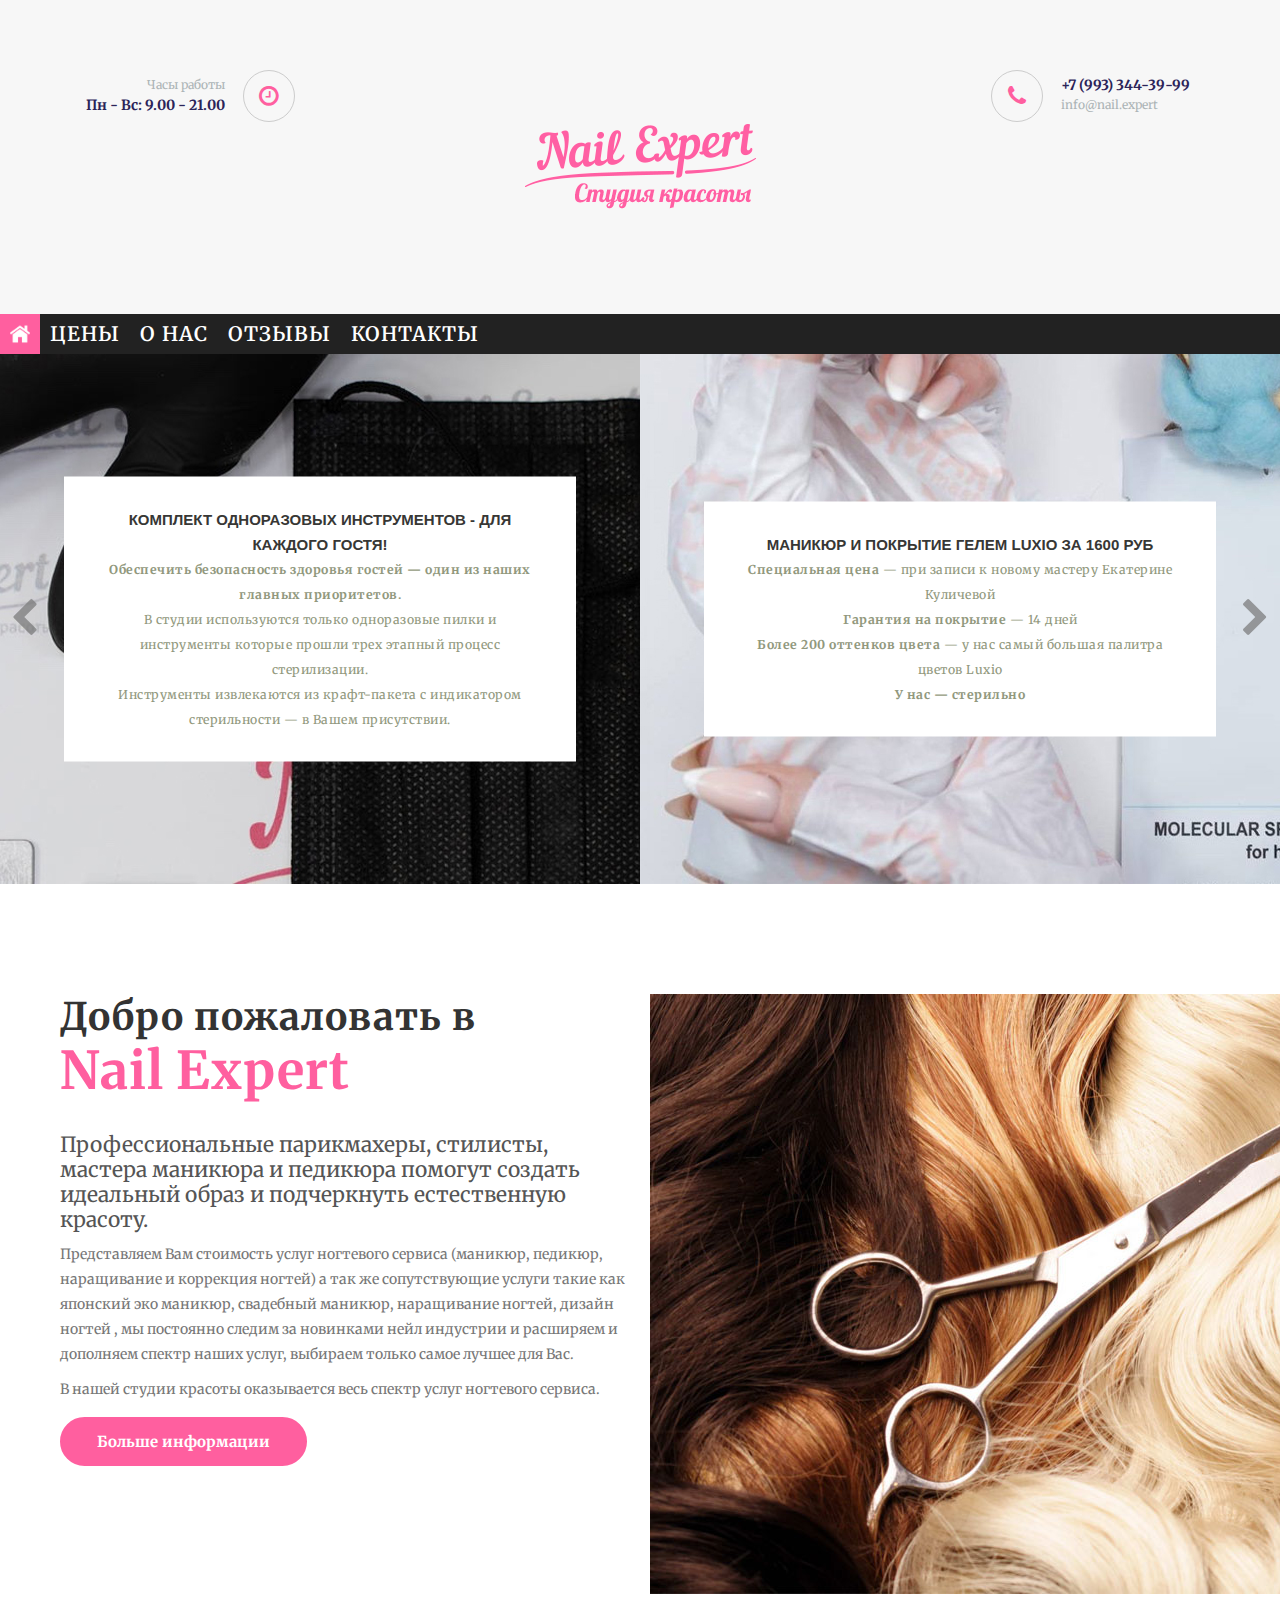
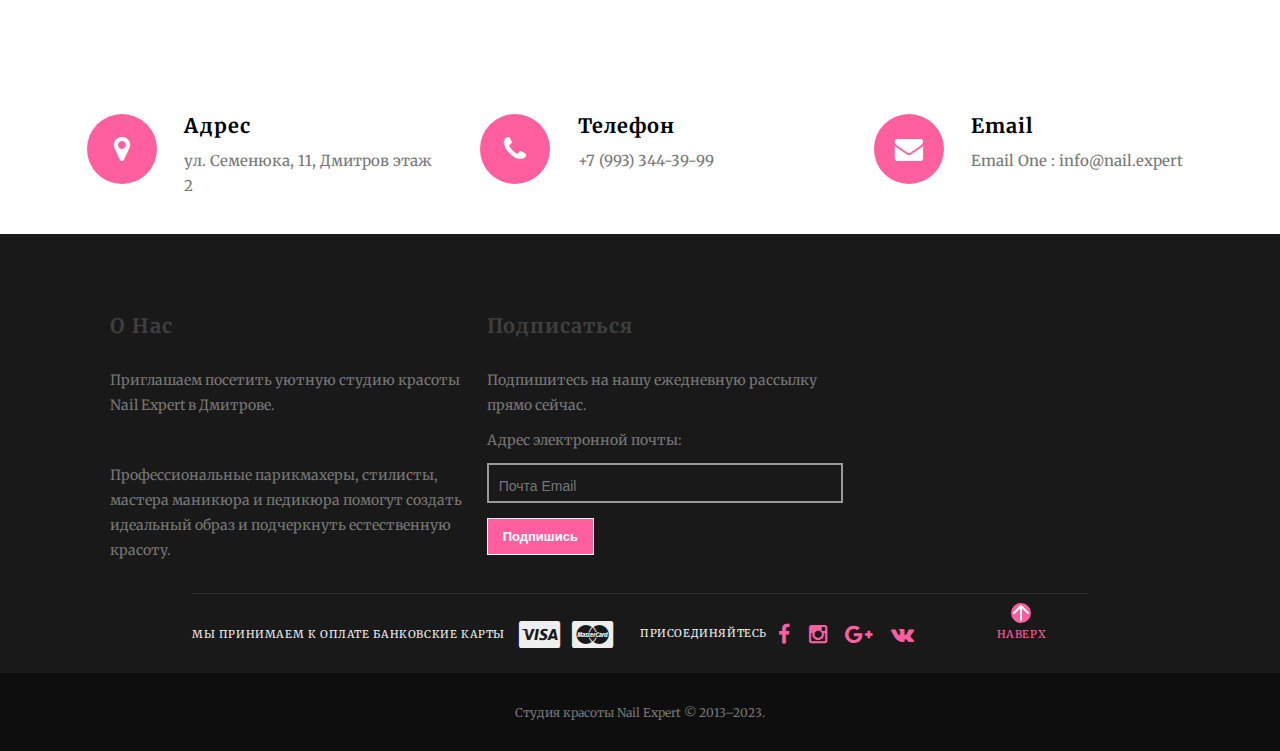
==== commit 2ac4a98a: "about" ====
--- a/index.html
+++ b/index.html
@@ -37,7 +37,7 @@
 	<div class="wrap-header">
 		<!---Main Header--->
 		<div class="main-header">
-			<div class="zerogrid">
+			<div class="zerogrid">				
 				<div class="row">
 					<div class="col-1-4">
 						<span class="contact-info left">
@@ -61,7 +61,7 @@
 		<div id="cssmenu" >
 			<ul>
 		      <li class="active"></li>
-			   <li class="active"><a href="archive.html"><span><img src="images/home.jpg" width="20" /></span></a></li>
+			   <li class="active"><a href="index.html"><span><img src="images/home.jpg" width="20" /></span></a></li>
 				<li><a href="single.html"><span>Цены</span></a></li>
 				<li><a href="single.html"><span>О нас</span></a></li>
 				<li><a href="archive.html"><span>Отзывы</span></a></li>
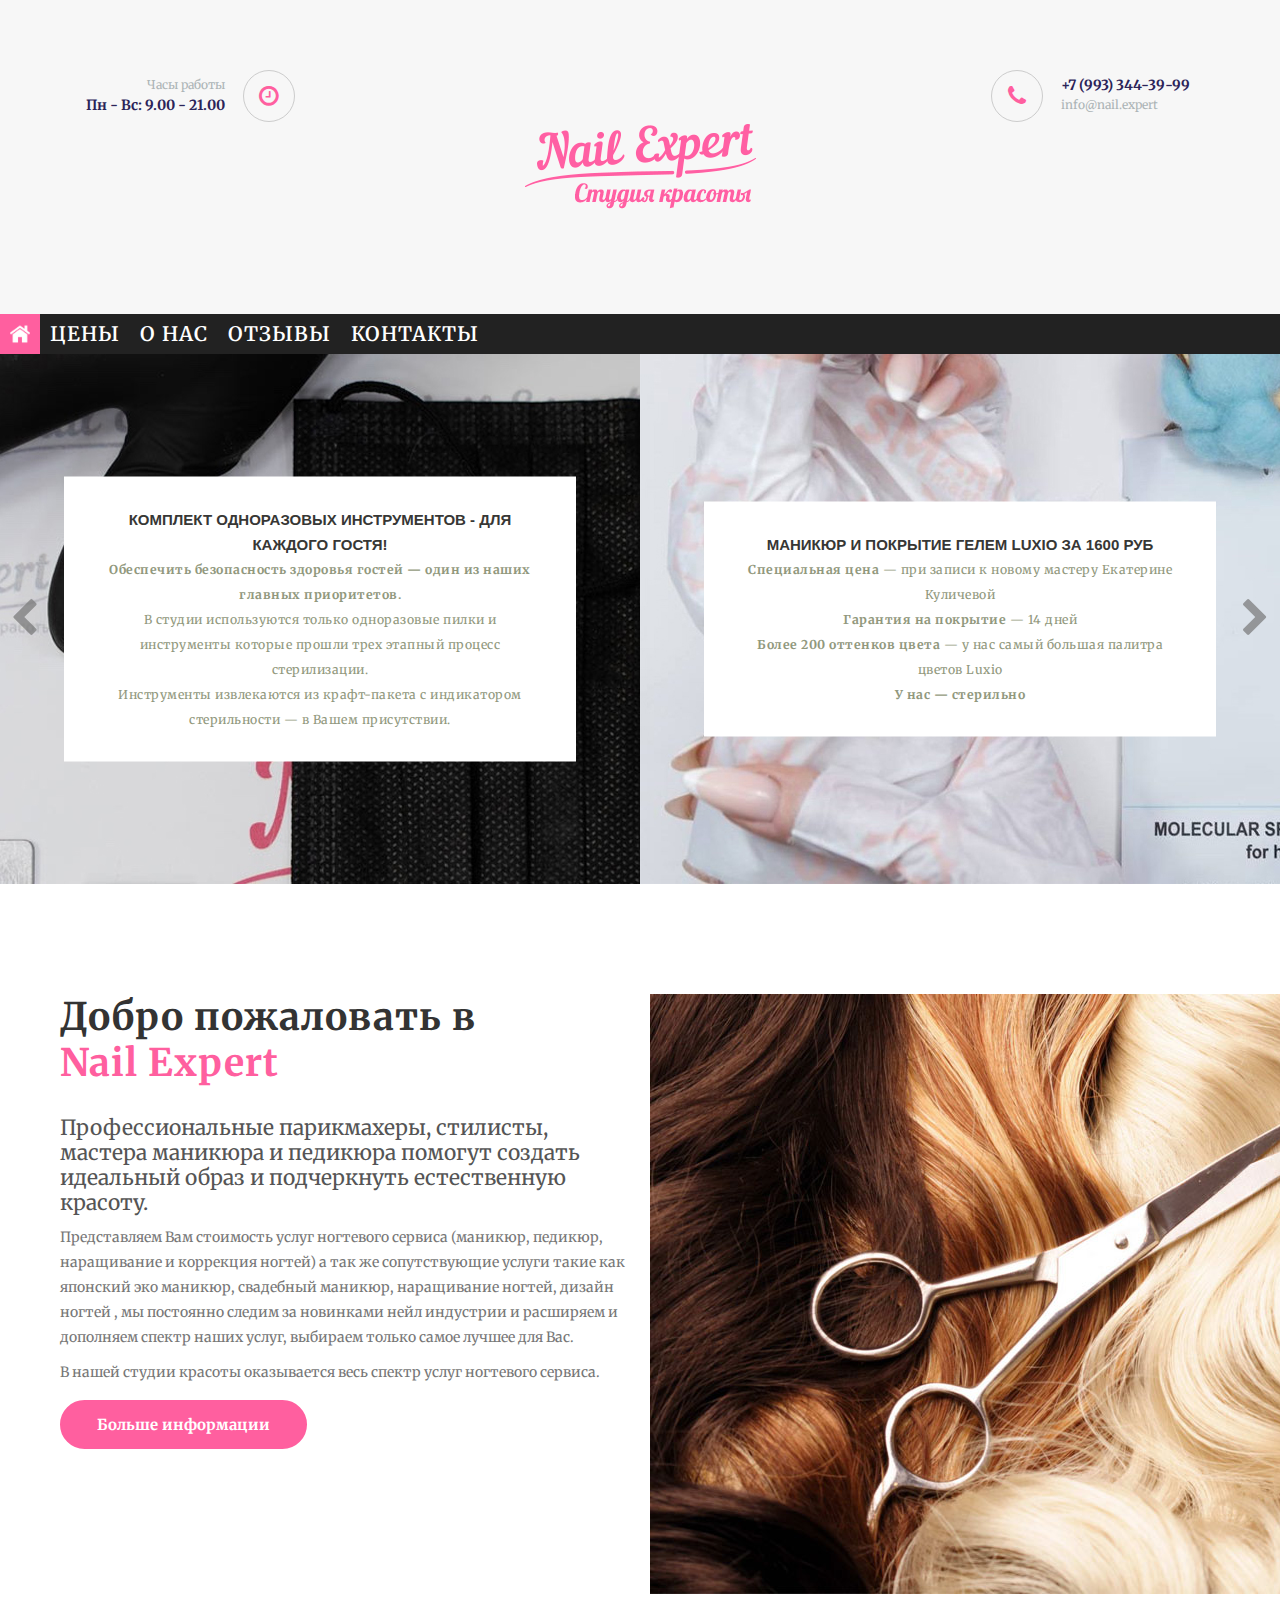
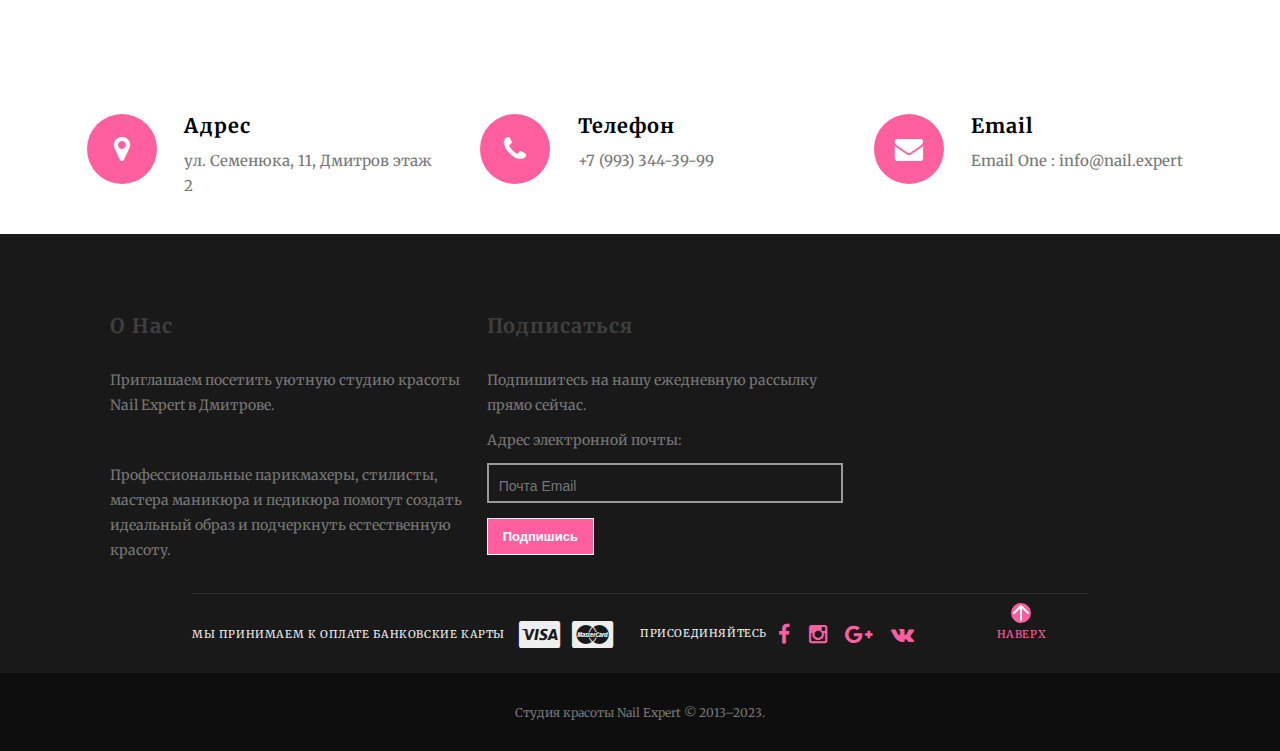
==== commit 9f528d3e: "Всякое" ====
--- a/index.html
+++ b/index.html
@@ -41,7 +41,7 @@
 				<div class="row">
 					<div class="col-1-4">
 						<span class="contact-info left">
-							Часы работы <br>
+							Часы работы<br>
 							<b style="color:#2b2459;font-size:14px;">Пн - Вс: 9.00 - 21.00</b>
 						</span>
 					</div>
@@ -62,9 +62,9 @@
 			<ul>
 		      <li class="active"></li>
 			   <li class="active"><a href="index.html"><span><img src="images/home.jpg" width="20" /></span></a></li>
-				<li><a href="single.html"><span>Цены</span></a></li>
-				<li><a href="single.html"><span>О нас</span></a></li>
-				<li><a href="archive.html"><span>Отзывы</span></a></li>
+				<li><a href="prices.html"><span>Цены</span></a></li>
+				<li><a href="about.html"><span>О нас</span></a></li>
+				<li><a href="reviews.html"><span>Отзывы</span></a></li>
 				<li class="last"><a href="contact.html"><span>Контакты</span></a></li>
 			</ul>
 		</div>
@@ -161,7 +161,7 @@
 	<div class="wrap-container">
 		<!-----------------content-box-1-------------------->
 
-				<section class="content-box boxstyle-1 box-1">
+		<section class="content-box boxstyle-1 box-1">
 			<div class="zerogrid">
 				<div class="row wrap-box"><!--Start Box-->
 					<div class="col-1-2">
--- a/css/style.css
+++ b/css/style.css
@@ -11,7 +11,7 @@
     outline: 0;
     vertical-align: top;
     color: undefined;
-}ol, ul {list-style:none;}blockquote, q {quotes:none;}table, table td {padding:0;border:none;border-collapse:collapse;}img {vertical-align:top;}embed {vertical-align:top;}
+}ol, blockquote, q {quotes:none;}table, table td {padding:0;border:none;border-collapse:collapse;}img {vertical-align:top;}embed {vertical-align:top;}
 article, aside, audio, canvas, command, datalist, details, embed, figcaption, figure, footer, header, hgroup, keygen, meter, nav, output, progress, section, source, video {display:block;}
 mark, rp, rt, ruby, summary, time {display:inline;}
 input, textarea {border:0; padding:0; margin:0; outline: 0;}
@@ -70,40 +70,6 @@
 
 .list-inline li{display: inline-block;}
 
-/* --Line-- */
-hr{
-    margin-top: 10px;
-    margin-right: auto;
-    margin-left: auto;
-    margin-bottom: 0;
-    padding: 0;
-    max-width: 210px;
-    border: 0;
-    border-top: double 4px;
-    text-align: center;
-    display: block;
-    line-height: 1px;
-    height: auto;
-    -webkit-box-sizing: content-box;
-    -moz-box-sizing: content-box;
-    -ms-box-sizing: content-box;
-    -o-box-sizing: content-box;
-    box-sizing: content-box;
-}
-
-hr.line01:after, 
-hr.line02:after,
-hr.line03:after{content: url(../images/rose.png);display: inline-block;position: relative;top: -12px;padding: 0 10px;}
-
-hr.line01 {border-color: #111;}
-hr.line01:after {color: #111;background-color: #F7F7F7;}
-
-hr.line02 {border-color: #111;}
-hr.line02:after {color: #111;background-color: #ffffff;}
-
-hr.line03 {border-color: #fff;}
-hr.line03:after {color: #fff;background-color: #303231;}
-
 /* ---------------------------------------------------------------------------- */
 /* ------------------------------------Html-Body------------------------------- */
 /* ---------------------------------------------------------------------------- */
@@ -139,6 +105,7 @@
 #container .wrap-container{background: #ffffff;}
 
 /* ---content-box--- */
+.content-box {}
 .content-box {}
 .content-box .wrap-box {padding:80px 10px; position: relative;}
 .content-box .header {text-align: center; margin: 20px 0 70px;}
@@ -148,11 +115,10 @@
 
 .content-box.boxstyle-1{background:#fff; color: #333;}
 .content-box.boxstyle-2{background:#F7F7F7;}
-.content-box.boxstyle-3{background: #222 url(../images/bg3.jpg) fixed;color: #fff;}
 
 .content-box.box-1 {}
 .content-box.box-1 h1{font-size: 38px;color: #333;line-height: 1.2;margin-bottom: 30px;}
-.content-box.box-1 span{color: #ff5f9f;font-size: 52px;}
+.content-box.box-1 span{color: #ff5f9f;}
 .content-box.box-1 .lead {font-size: 21px;color: #555;}
 
 .content-box.box-2 .wrap-box {padding:80px 0;}
@@ -163,9 +129,6 @@
 .content-box.box-3 .project-category {font-size: 16px !important;}
 .content-box.box-3 .project-name {font-size: 13px !important;}
 .content-box.box-3 .project-name h4{font-size: 40px;margin-bottom: 5px;line-height: 1.2;}
-.content-box.box-3 .portfolio-box:hover .portfolio-box-caption .portfolio-box-caption-content .project-category,
-.content-box.box-3 .portfolio-box:hover .portfolio-box-caption .portfolio-box-caption-content .project-name
-{display: block !important;}
 
 .content-box.box-4 {text-align: center;}
 .content-box.box-4 .item{}
@@ -174,8 +137,6 @@
 .content-box.box-4 .item h3 a:hover{color: #ff5f9f;}
 .content-box.box-4 .item span{font-weight: bold;color: #ff5f9f;margin-top: 10px;display: block;}
 .content-box.box-4 .project-social i.fa{font-size: 91px;}
-.content-box.box-4 .project-social ul li{margin: 10px 2px 0;}
-.content-box.box-4 .project-social ul li a{display: block;width: 40px;height: 40px;padding-top: 12px;}
 
 .content-box.box-5 {text-align: center;}
 .content-box.box-5 .header h2{color: #fff;}
@@ -189,7 +150,6 @@
 .content-box.box-5 .testimonials-item img{max-width: 130px;margin-bottom: 15px;border-radius: 50%;}
 .content-box.box-5 .testimonials-item h5{margin-top: 30px;}
 .content-box.box-5 .testimonials-item p{color: #ccc;}
-#owl-testimonials{margin-top: 50px;}
 
 .box_bot {text-align: center;}
 .box_bot .wrap-box{padding: 20px 10px;}
@@ -220,37 +180,6 @@
 article .info{display: block;margin-top: 10px;font-size: 15px;}
 
 article img{display: block;width: 100%;margin-top: 10px;}
-
-/* ---Sidebar-Widget--- */
-#sidebar{margin-top: 40px;}
-#sidebar .wrap-sidebar{margin: 0px 10px ;}
-
-.widget {padding: 5px 25px 10px;}
-.widget ul li { line-height: 2.8;border-bottom: 2px solid #DDD;}
-.widget:after, .widget:before{clear: both; content: '\0020'; display: block; visibility: hidden; width: 0; height: 0;}
-
-.widget .wid-header  {}
-.widget .wid-header h5 {display: inline-block;margin: 10px 0 15px;font-size: 23px;}
-.widget .wid-content{padding: 0 0 25px;border-bottom: 1px solid #ddd;}
-
-.widget.wid-about {}
-
-.widget.wid-tag {}
-.widget.wid-tag  a{color: #fff; background: #ff5f9f; padding: 5px 10px;line-height: 2.3;font-size: 14px;text-transform: capitalize;margin-right: 1px;}
-.widget.wid-tag  a:hover{background: #222;}
-
-.widget.wid-gallery {}
-.widget.wid-gallery img{margin: 0 10px 10px 0; max-width: 150px;}
-.widget.wid-gallery .wid-content{border-bottom: none;}
-
-.widget.wid-archive {}
-.widget.wid-archive select {margin: 5px 0;height: 40px;width: 100%;padding-left: 10px;font-family: "Noto Serif",serif;font-size: 16px; background-color: #e9e9e9;color: #777777;border: none;}
-
-.widget.wid-related {background-color: #fff;}
-.widget.wid-related .wid-content{border-bottom: none;}
-.widget.wid-related img{ max-width: 243px; width: 100%;}
-.widget.wid-related h4{margin-top: 10px;font-size: 16px;}
-.widget.wid-related a{color: #333;}
 
 
 /* ---------------------------------------------------------------------------- */
@@ -400,7 +329,14 @@
 /* ---------------------------------------------------------------------------- */
 /* ------------------------------Portfolio Box--------------------------------- */
 /* ---------------------------------------------------------------------------- */	
-.portfolio-box {display: block;position: relative;margin: auto;overflow: hidden;}
+.portfolio-box {display: block;position: relative;margin: auto;overflow: hidden; }
+
+.portfolio-box img {
+  max-width: 100%; 
+  min-height: 100%; 
+  object-fit: cover;  
+}
+
 .portfolio-box:before{z-index:1;content:"";position:absolute;left:10px;right:10px;top:10px;bottom:10px;border-top:1px solid #ff5f9f;border-bottom:1px solid #ff5f9f;transform:scale(1,1);-moz-transform:scale(1,1);-webkit-transform:scale(1,1);-ms-transform:scale(1,1);transition:all 0.4s ease-in-out 0s;-moz-transition:all 0.4s ease-in-out 0s;-webkit-transition:all 0.4s ease-in-out 0s;}
 .portfolio-box:after{z-index:1;content:"";position:absolute;left:10px;right:10px;top:10px;bottom:10px;border-left:1px solid #ff5f9f;border-right:1px solid #ff5f9f;transform:scale(1,1);-moz-transform:scale(1,1);-webkit-transform:scale(1,1);-ms-transform:scale(1,1);transition:all 0.4s ease-in-out 0s;-moz-transition:all 0.4s ease-in-out 0s;-webkit-transition:all 0.4s ease-in-out 0s;}
 .portfolio-box:hover:before{transform:scale(0,1);-moz-transform:scale(0,1);-webkit-transform:scale(0,1);-ms-transform:scale(0,1)}
@@ -441,22 +377,8 @@
     }
 }
 
-/* ---------------------------------------------------------------------------- */
-/* ------------------------------------Crumbs---------------------------------- */
-/* ---------------------------------------------------------------------------- */
-.crumbs {-webkit-box-shadow: 0px 25px 18px -26px rgba(0,0,0,0.75);-moz-box-shadow: 0px 25px 18px -26px rgba(0,0,0,0.75);box-shadow: 0px 25px 18px -26px rgba(0,0,0,0.75);padding:15px 0 15px 30px;margin: 60px 0 40px;}
-.crumbs ul {list-style: none;display: inline-table;}
-.crumbs ul li {display: inline;}
-.crumbs ul li a {display: block;float: left;background: #ff5f9f;text-align: center;padding: 7px 30px 8px 40px;position: relative;margin: 0 20px 0 0; font-size: 16px;text-decoration: none;color: #fff;}
-.crumbs ul li a:after {content: "";  border-top: 20px solid transparent;border-bottom: 20px solid transparent;border-left: 20px solid #ff5f9f;position: absolute; right: -20px; top: 0;z-index: 1;-webkit-transition: border 0.3s, -webkit-transform 0.3s;-moz-transition: border 0.3s, -moz-transform 0.3s;-o-transition: border 0.3s, -o-transform 0.3s;transition: border 0.3s, transform 0.3s;}
-.crumbs ul li a:before {content: "";  border-top: 20px solid transparent;border-bottom: 20px solid transparent;border-left: 20px solid #fff;position: absolute; left: 0; top: 0;}
-.crumbs ul li:first-child a {border-top-left-radius: 6px; border-bottom-left-radius: 6px;}
-.crumbs ul li:first-child a:before {display: none; }
-.crumbs ul li:last-child a {padding-right: 40px;padding-left: 50px;border-top-right-radius: 6px; border-bottom-right-radius: 6px;}
-.crumbs ul li:last-child a:after {display: none; }		
-.crumbs ul li a:hover {background: #222;color: #fff;}
-.crumbs ul li a:hover:after {border-left-color: #222;}
-.crumbs ul li a:hover:after {border-left-color: #222;}
+
+
 
 /* ---------------------------------------------------------------------------- */
 /* ----------------------------------Carousel---------------------------------- */
